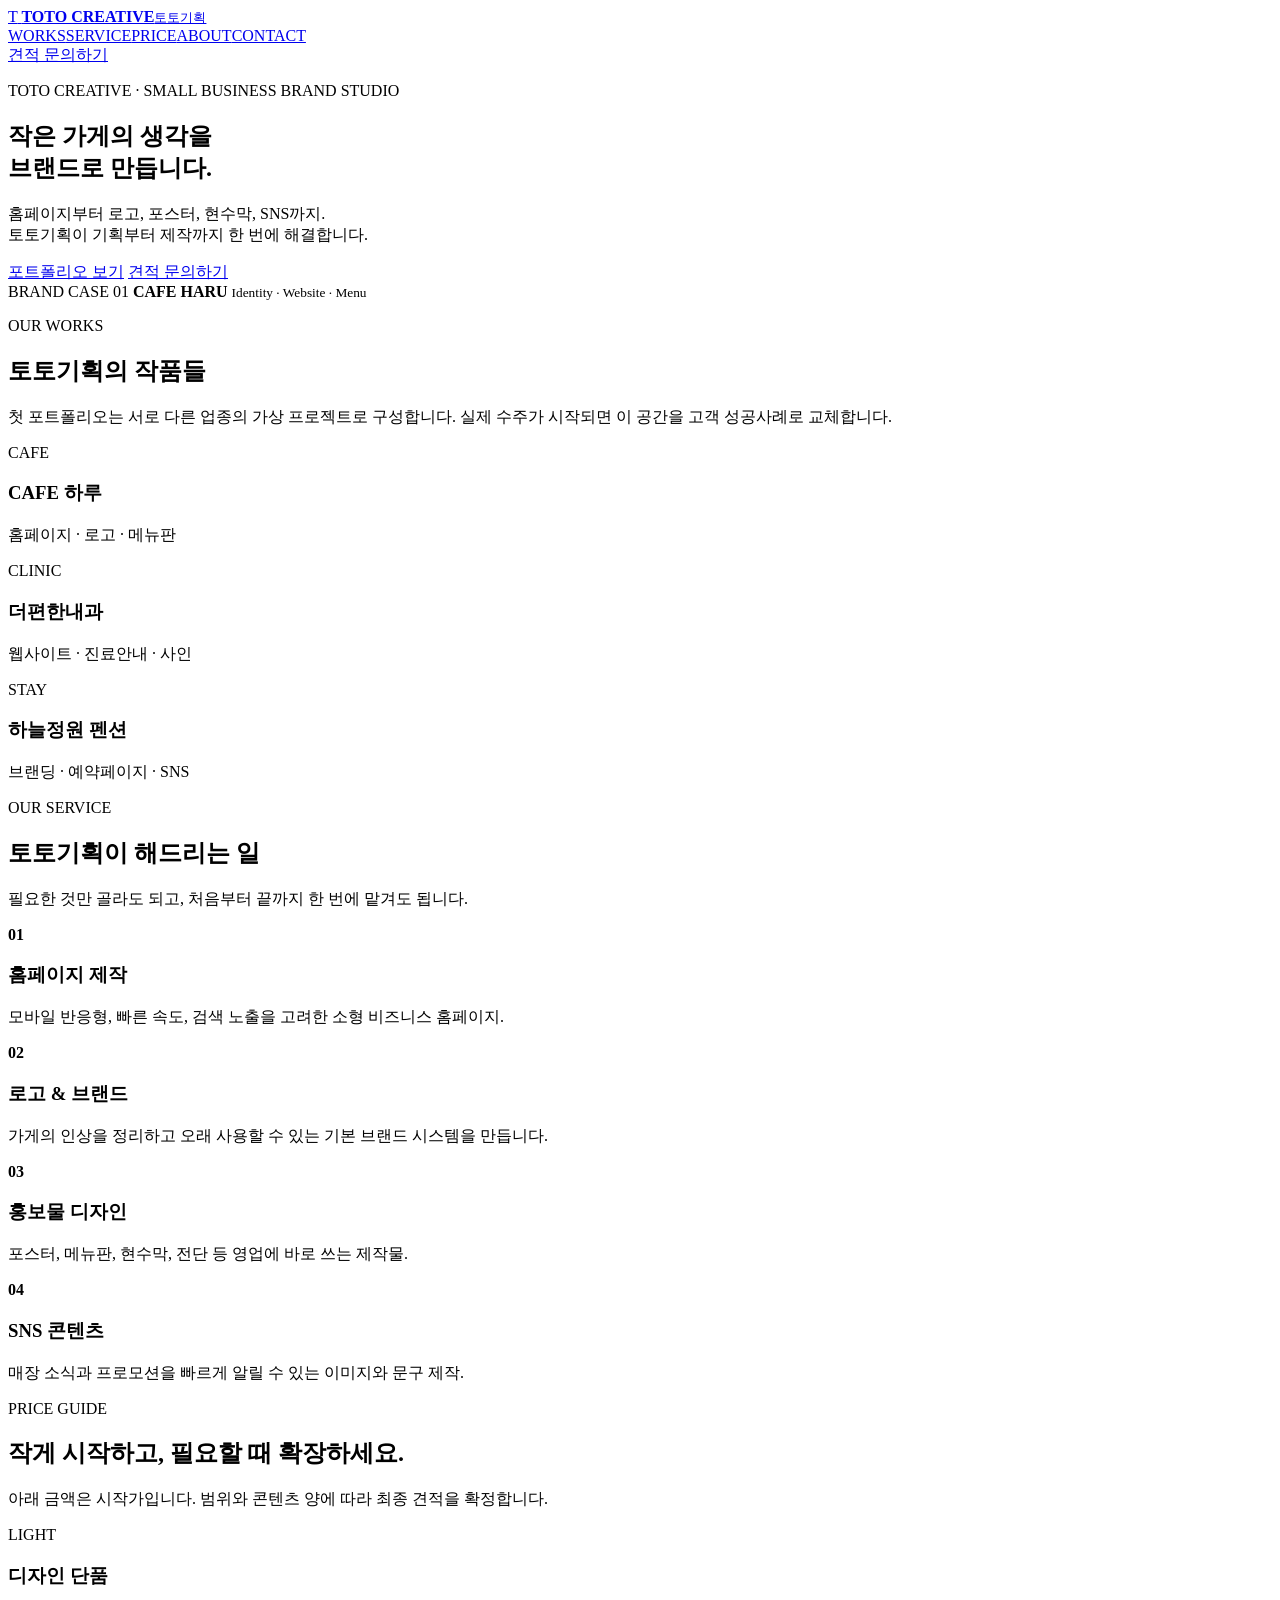
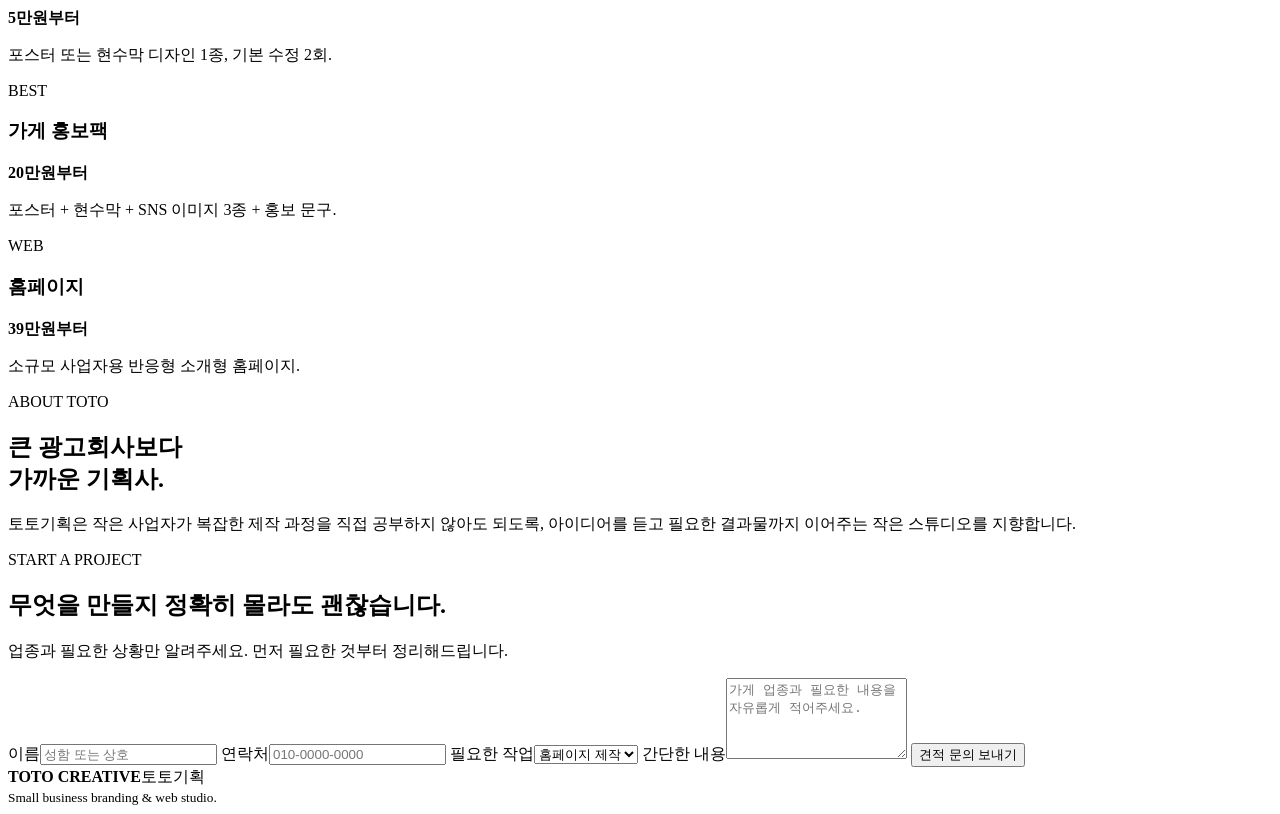
==== index.html @ 10686190 "feat: add TOTO CREATIVE v0.1 landing page" ====
<!doctype html>
<html lang="ko">
<head>
  <meta charset="utf-8" />
  <meta name="viewport" content="width=device-width, initial-scale=1" />
  <title>TOTO CREATIVE | 토토기획</title>
  <meta name="description" content="작은 가게의 생각을 브랜드로 만드는 토토기획. 홈페이지, 브랜드, 홍보물, SNS 디자인." />
  <link rel="stylesheet" href="styles.css" />
</head>
<body>
  <header class="site-header">
    <a class="brand" href="#top" aria-label="TOTO CREATIVE 홈">
      <span class="brand-mark">T</span>
      <span class="brand-copy"><strong>TOTO CREATIVE</strong><small>토토기획</small></span>
    </a>
    <nav class="nav" aria-label="주요 메뉴">
      <a href="#works">WORKS</a><a href="#service">SERVICE</a><a href="#price">PRICE</a><a href="#about">ABOUT</a><a href="#contact">CONTACT</a>
    </nav>
    <a class="header-cta" href="#contact">견적 문의하기</a>
  </header>

  <main id="top">
    <section class="hero">
      <div class="hero-copy">
        <p class="eyebrow">TOTO CREATIVE · SMALL BUSINESS BRAND STUDIO</p>
        <h1>작은 가게의 생각을<br><span>브랜드</span>로 만듭니다.</h1>
        <p class="hero-desc">홈페이지부터 로고, 포스터, 현수막, SNS까지.<br>토토기획이 기획부터 제작까지 한 번에 해결합니다.</p>
        <div class="hero-actions">
          <a class="btn btn-primary" href="#works">포트폴리오 보기</a>
          <a class="btn btn-ghost" href="#contact">견적 문의하기</a>
        </div>
      </div>
      <div class="hero-visual" role="img" aria-label="따뜻한 분위기의 카페 브랜드 예시">
        <div class="visual-card">
          <span>BRAND CASE 01</span>
          <strong>CAFE HARU</strong>
          <small>Identity · Website · Menu</small>
        </div>
      </div>
    </section>

    <section class="section" id="works">
      <div class="section-head">
        <div><p class="eyebrow">OUR WORKS</p><h2>토토기획의 작품들</h2></div>
        <p>첫 포트폴리오는 서로 다른 업종의 가상 프로젝트로 구성합니다. 실제 수주가 시작되면 이 공간을 고객 성공사례로 교체합니다.</p>
      </div>
      <div class="work-grid">
        <article class="work-card cafe"><div class="work-overlay"><span>CAFE</span><h3>CAFE 하루</h3><p>홈페이지 · 로고 · 메뉴판</p></div></article>
        <article class="work-card clinic"><div class="work-overlay"><span>CLINIC</span><h3>더편한내과</h3><p>웹사이트 · 진료안내 · 사인</p></div></article>
        <article class="work-card stay"><div class="work-overlay"><span>STAY</span><h3>하늘정원 펜션</h3><p>브랜딩 · 예약페이지 · SNS</p></div></article>
      </div>
    </section>

    <section class="section service" id="service">
      <div class="section-head"><div><p class="eyebrow">OUR SERVICE</p><h2>토토기획이 해드리는 일</h2></div><p>필요한 것만 골라도 되고, 처음부터 끝까지 한 번에 맡겨도 됩니다.</p></div>
      <div class="service-grid">
        <div class="service-card"><b>01</b><h3>홈페이지 제작</h3><p>모바일 반응형, 빠른 속도, 검색 노출을 고려한 소형 비즈니스 홈페이지.</p></div>
        <div class="service-card"><b>02</b><h3>로고 & 브랜드</h3><p>가게의 인상을 정리하고 오래 사용할 수 있는 기본 브랜드 시스템을 만듭니다.</p></div>
        <div class="service-card"><b>03</b><h3>홍보물 디자인</h3><p>포스터, 메뉴판, 현수막, 전단 등 영업에 바로 쓰는 제작물.</p></div>
        <div class="service-card"><b>04</b><h3>SNS 콘텐츠</h3><p>매장 소식과 프로모션을 빠르게 알릴 수 있는 이미지와 문구 제작.</p></div>
      </div>
    </section>

    <section class="section price" id="price">
      <div class="section-head"><div><p class="eyebrow">PRICE GUIDE</p><h2>작게 시작하고, 필요할 때 확장하세요.</h2></div><p>아래 금액은 시작가입니다. 범위와 콘텐츠 양에 따라 최종 견적을 확정합니다.</p></div>
      <div class="price-grid">
        <div class="price-card"><span>LIGHT</span><h3>디자인 단품</h3><strong>5만원부터</strong><p>포스터 또는 현수막 디자인 1종, 기본 수정 2회.</p></div>
        <div class="price-card featured"><span>BEST</span><h3>가게 홍보팩</h3><strong>20만원부터</strong><p>포스터 + 현수막 + SNS 이미지 3종 + 홍보 문구.</p></div>
        <div class="price-card"><span>WEB</span><h3>홈페이지</h3><strong>39만원부터</strong><p>소규모 사업자용 반응형 소개형 홈페이지.</p></div>
      </div>
    </section>

    <section class="section about" id="about">
      <div><p class="eyebrow">ABOUT TOTO</p><h2>큰 광고회사보다<br>가까운 기획사.</h2></div>
      <p>토토기획은 작은 사업자가 복잡한 제작 과정을 직접 공부하지 않아도 되도록, 아이디어를 듣고 필요한 결과물까지 이어주는 작은 스튜디오를 지향합니다.</p>
    </section>

    <section class="section contact" id="contact">
      <div><p class="eyebrow">START A PROJECT</p><h2>무엇을 만들지 정확히 몰라도 괜찮습니다.</h2><p>업종과 필요한 상황만 알려주세요. 먼저 필요한 것부터 정리해드립니다.</p></div>
      <form class="contact-form" onsubmit="event.preventDefault(); alert('v0.1 데모입니다. 다음 단계에서 실제 문의 전송 기능을 연결합니다.');">
        <label>이름<input type="text" placeholder="성함 또는 상호" required></label>
        <label>연락처<input type="text" placeholder="010-0000-0000" required></label>
        <label>필요한 작업<select><option>홈페이지 제작</option><option>로고/브랜딩</option><option>포스터/현수막</option><option>SNS 콘텐츠</option><option>잘 모르겠어요</option></select></label>
        <label>간단한 내용<textarea rows="5" placeholder="가게 업종과 필요한 내용을 자유롭게 적어주세요."></textarea></label>
        <button class="btn btn-primary" type="submit">견적 문의 보내기</button>
      </form>
    </section>
  </main>

  <footer><div><strong>TOTO CREATIVE</strong><span>토토기획</span></div><small>Small business branding & web studio.</small></footer>
  <script src="script.js"></script>
</body>
</html>
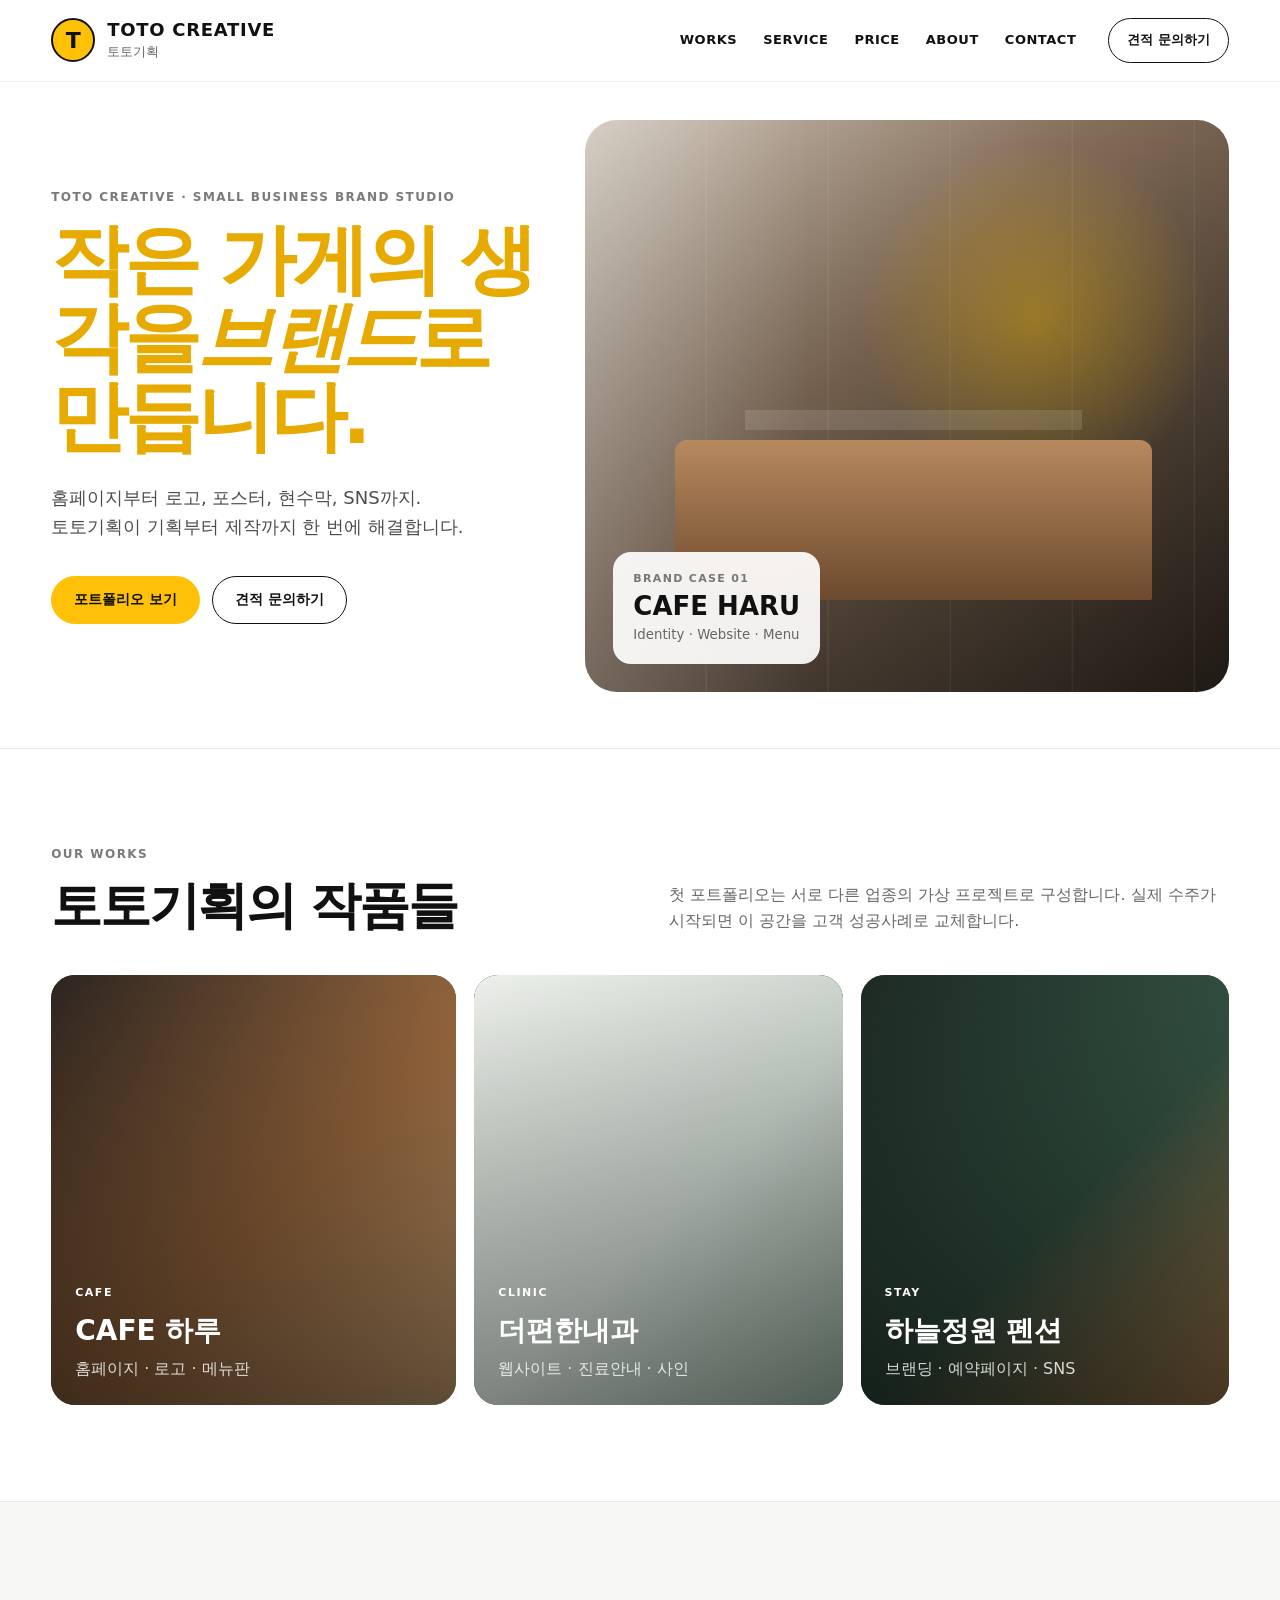
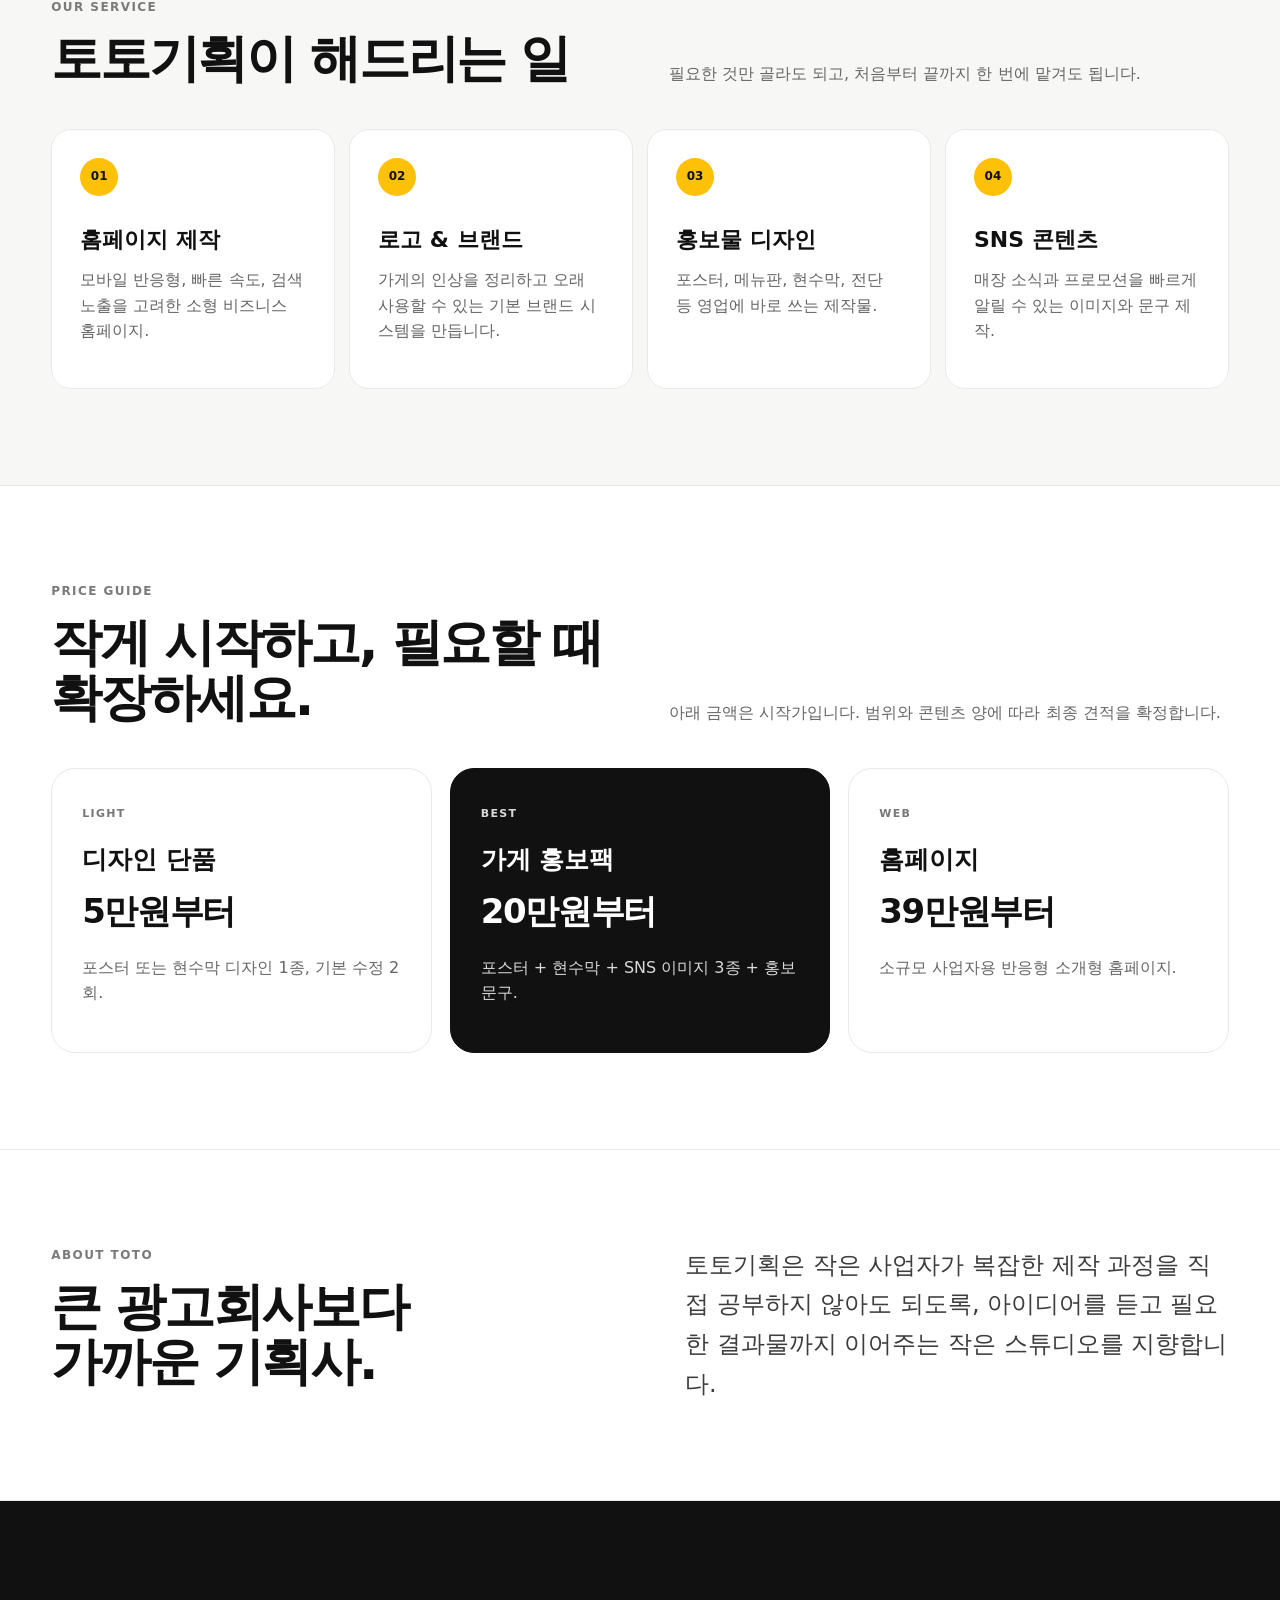
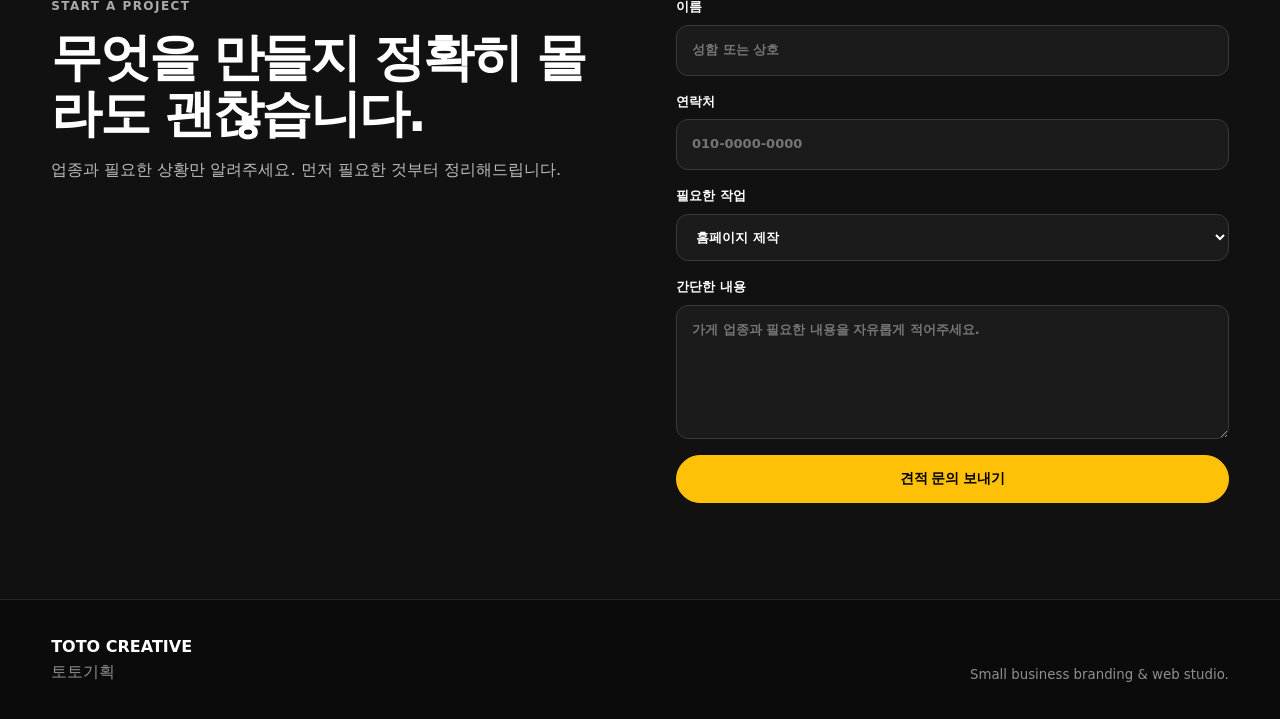
==== commit 327e051e: "fix: refine mobile hero title line breaks" ====
--- a/index.html
+++ b/index.html
@@ -23,7 +23,7 @@
     <section class="hero">
       <div class="hero-copy">
         <p class="eyebrow">TOTO CREATIVE · SMALL BUSINESS BRAND STUDIO</p>
-        <h1>작은 가게의 생각을<br><span>브랜드</span>로 만듭니다.</h1>
+        <h1 class="hero-title"><span class="hero-line">작은 가게의 생각을</span><span class="hero-line"><em>브랜드</em>로 만듭니다.</span></h1>
         <p class="hero-desc">홈페이지부터 로고, 포스터, 현수막, SNS까지.<br>토토기획이 기획부터 제작까지 한 번에 해결합니다.</p>
         <div class="hero-actions">
           <a class="btn btn-primary" href="#works">포트폴리오 보기</a>
--- a/styles.css
+++ b/styles.css
@@ -0,0 +1 @@
+:root{--ink:#111;--muted:#666;--line:#e9e9e9;--paper:#fff;--soft:#f7f7f5;--yellow:#ffc107;--yellow2:#ffcc33;--radius:24px;--max:1440px}*{box-sizing:border-box}html{scroll-behavior:smooth}body{margin:0;font-family:Inter,Pretendard,"Noto Sans KR",system-ui,-apple-system,BlinkMacSystemFont,"Segoe UI",sans-serif;color:var(--ink);background:var(--paper);line-height:1.6}a{color:inherit;text-decoration:none}.site-header{position:sticky;top:0;z-index:20;display:grid;grid-template-columns:1fr auto auto;align-items:center;gap:32px;padding:18px 4vw;background:rgba(255,255,255,.9);backdrop-filter:blur(16px);border-bottom:1px solid rgba(0,0,0,.06)}.brand{display:flex;align-items:center;gap:12px}.brand-mark{display:grid;place-items:center;width:44px;height:44px;border-radius:50%;background:var(--yellow);font-weight:900;font-size:22px;border:2px solid var(--ink)}.brand-copy{display:flex;flex-direction:column;line-height:1.05}.brand-copy strong{font-size:18px;letter-spacing:.04em}.brand-copy small{margin-top:5px;color:var(--muted)}.nav{display:flex;gap:26px;font-size:13px;font-weight:800;letter-spacing:.04em}.nav a{position:relative}.nav a:after{content:"";position:absolute;left:0;right:100%;bottom:-6px;height:2px;background:var(--yellow);transition:.25s}.nav a:hover:after{right:0}.header-cta,.btn{display:inline-flex;align-items:center;justify-content:center;border-radius:999px;font-weight:800;transition:.2s}.header-cta{padding:11px 18px;border:1px solid var(--ink);font-size:13px}.header-cta:hover{background:var(--ink);color:#fff}.hero{min-height:74vh;display:grid;grid-template-columns:1.02fr 1.35fr;max-width:var(--max);margin:0 auto;padding:38px 4vw 56px;gap:48px;align-items:stretch}.hero-copy{display:flex;flex-direction:column;justify-content:center}.eyebrow{margin:0 0 14px;font-size:12px;font-weight:900;letter-spacing:.12em;color:#7a7a7a}.hero h1{font-size:clamp(48px,6vw,96px);line-height:1.02;letter-spacing:-.055em;margin:0 0 28px}.hero h1 span{color:#e7aa00}.hero-desc{font-size:18px;color:#4d4d4d;margin:0 0 34px}.hero-actions{display:flex;gap:12px;flex-wrap:wrap}.btn{min-height:48px;padding:0 22px;border:1px solid var(--ink);font-size:14px;cursor:pointer}.btn-primary{background:var(--yellow);border-color:var(--yellow)}.btn-primary:hover{transform:translateY(-2px);box-shadow:0 10px 26px rgba(0,0,0,.12)}.btn-ghost{background:#fff}.hero-visual{position:relative;min-height:560px;border-radius:32px;overflow:hidden;background:linear-gradient(180deg,rgba(0,0,0,.05),rgba(0,0,0,.35)),radial-gradient(circle at 70% 35%,rgba(255,193,7,.45),transparent 30%),linear-gradient(135deg,#d9d0c3 0%,#8c745e 42%,#2f271f 100%)}.hero-visual:before{content:"";position:absolute;inset:0;background:linear-gradient(90deg,rgba(255,255,255,.18),transparent 35%),repeating-linear-gradient(90deg,transparent 0 120px,rgba(255,255,255,.06) 121px 122px)}.hero-visual:after{content:"";position:absolute;left:14%;right:12%;bottom:16%;height:28%;background:linear-gradient(180deg,#b7895f,#6c4a2d);border-radius:12px 12px 2px 2px;box-shadow:0 -100px 0 -70px rgba(255,255,255,.12),0 -170px 0 -132px rgba(255,255,255,.08)}.visual-card{position:absolute;z-index:2;left:28px;bottom:28px;padding:18px 20px;border-radius:18px;background:rgba(255,255,255,.92);backdrop-filter:blur(10px);display:flex;flex-direction:column}.visual-card span{font-size:11px;font-weight:900;letter-spacing:.12em;color:#777}.visual-card strong{font-size:26px;line-height:1.1;margin:4px 0}.visual-card small{color:#666}.section{max-width:var(--max);margin:0 auto;padding:96px 4vw;border-top:1px solid var(--line)}.section-head{display:grid;grid-template-columns:1fr minmax(280px,560px);gap:48px;align-items:end;margin-bottom:42px}.section h2{font-size:clamp(34px,4vw,64px);line-height:1.08;letter-spacing:-.045em;margin:0}.section-head>p{margin:0;color:#666;font-size:16px}.work-grid{display:grid;grid-template-columns:1.1fr 1fr 1fr;gap:18px}.work-card{height:430px;border-radius:24px;position:relative;overflow:hidden;background:#222}.work-card:before{content:"";position:absolute;inset:0;transition:.4s;transform:scale(1.01)}.work-card:hover:before{transform:scale(1.06)}.work-card.cafe:before{background:linear-gradient(180deg,transparent,rgba(0,0,0,.58)),linear-gradient(135deg,#2b241f,#9c6a3f 55%,#e0b47f)}.work-card.clinic:before{background:linear-gradient(180deg,transparent,rgba(0,0,0,.38)),linear-gradient(135deg,#eef1ec,#c9d2cb 55%,#7f9587)}.work-card.stay:before{background:linear-gradient(180deg,transparent,rgba(0,0,0,.62)),linear-gradient(135deg,#1d2a24,#355444 55%,#bc8d57)}.work-overlay{position:absolute;z-index:2;left:24px;right:24px;bottom:24px;color:#fff}.work-overlay span{font-size:11px;font-weight:900;letter-spacing:.14em}.work-overlay h3{font-size:28px;margin:5px 0 0}.work-overlay p{margin:2px 0 0;opacity:.82}.service{background:var(--soft);max-width:none;padding-left:max(4vw,calc((100vw - var(--max))/2 + 4vw));padding-right:max(4vw,calc((100vw - var(--max))/2 + 4vw))}.service-grid{display:grid;grid-template-columns:repeat(4,1fr);gap:14px}.service-card{background:#fff;border:1px solid var(--line);border-radius:20px;padding:28px;min-height:260px}.service-card b{display:inline-grid;place-items:center;width:38px;height:38px;border-radius:50%;background:var(--yellow);font-size:12px}.service-card h3{font-size:22px;margin:26px 0 10px}.service-card p{color:#666;margin:0}.price-grid{display:grid;grid-template-columns:repeat(3,1fr);gap:18px}.price-card{border:1px solid var(--line);border-radius:24px;padding:30px}.price-card span{font-size:11px;font-weight:900;letter-spacing:.12em;color:#777}.price-card h3{font-size:25px;margin:16px 0 4px}.price-card strong{font-size:34px;letter-spacing:-.04em}.price-card p{color:#666}.price-card.featured{background:var(--ink);color:#fff;border-color:var(--ink);transform:translateY(-10px)}.price-card.featured span,.price-card.featured p{color:#d9d9d9}.about{display:grid;grid-template-columns:1fr 1fr;gap:90px;align-items:start}.about>p{font-size:24px;line-height:1.65;margin:0;color:#3d3d3d}.contact{display:grid;grid-template-columns:1fr 1fr;gap:72px;background:#111;color:#fff;max-width:none;padding-left:max(4vw,calc((100vw - var(--max))/2 + 4vw));padding-right:max(4vw,calc((100vw - var(--max))/2 + 4vw))}.contact .eyebrow{color:#aaa}.contact>div>p:last-child{color:#bbb}.contact-form{display:grid;gap:16px}.contact-form label{display:grid;gap:7px;font-size:13px;font-weight:700}.contact-form input,.contact-form select,.contact-form textarea{width:100%;border:1px solid #393939;background:#1b1b1b;color:#fff;border-radius:12px;padding:14px 15px;font:inherit}.contact-form textarea{resize:vertical}footer{display:flex;justify-content:space-between;align-items:end;gap:20px;padding:34px 4vw;background:#0b0b0b;color:#fff;border-top:1px solid #262626}footer div{display:flex;flex-direction:column}footer span,footer small{color:#8f8f8f}.reveal{opacity:0;transform:translateY(24px);transition:.7s ease}.reveal.show{opacity:1;transform:none}@media(max-width:980px){.site-header{grid-template-columns:1fr auto}.nav{display:none}.hero{grid-template-columns:1fr;min-height:auto;padding-top:54px}.hero-visual{min-height:440px}.work-grid{grid-template-columns:1fr 1fr}.work-card:first-child{grid-column:1/-1}.service-grid{grid-template-columns:1fr 1fr}.price-grid{grid-template-columns:1fr}.price-card.featured{transform:none}.section-head,.about,.contact{grid-template-columns:1fr;gap:30px}}@media(max-width:640px){.site-header{padding:13px 18px}.brand-copy strong{font-size:15px}.brand-copy small{font-size:11px}.header-cta{display:none}.hero{padding:34px 20px 44px;gap:26px}.hero h1{font-size:50px}.hero-desc{font-size:16px}.hero-visual{min-height:360px;border-radius:22px}.section{padding:70px 20px}.work-grid,.service-grid{grid-template-columns:1fr}.work-card:first-child{grid-column:auto}.work-card{height:340px}.service,.contact{padding-left:20px;padding-right:20px}.section h2{font-size:40px}.about>p{font-size:20px}footer{padding:28px 20px;align-items:start;flex-direction:column}}
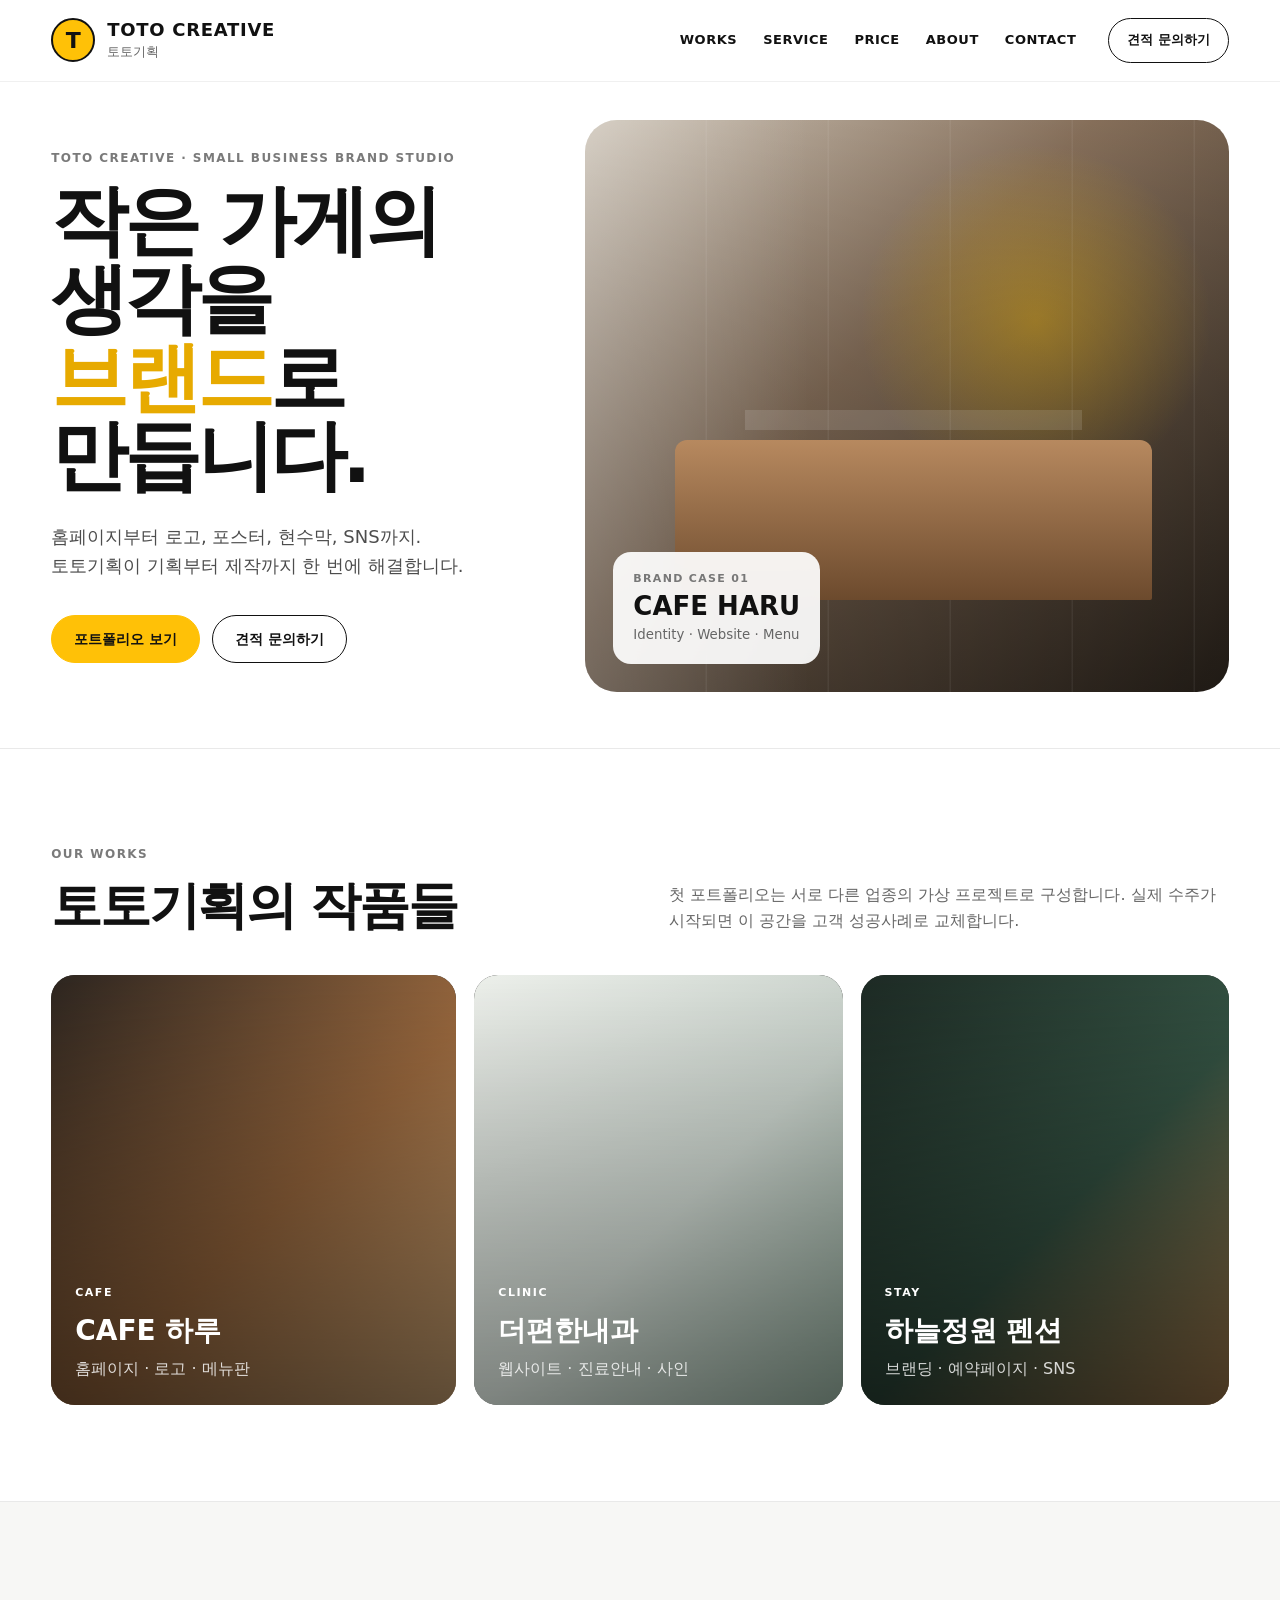
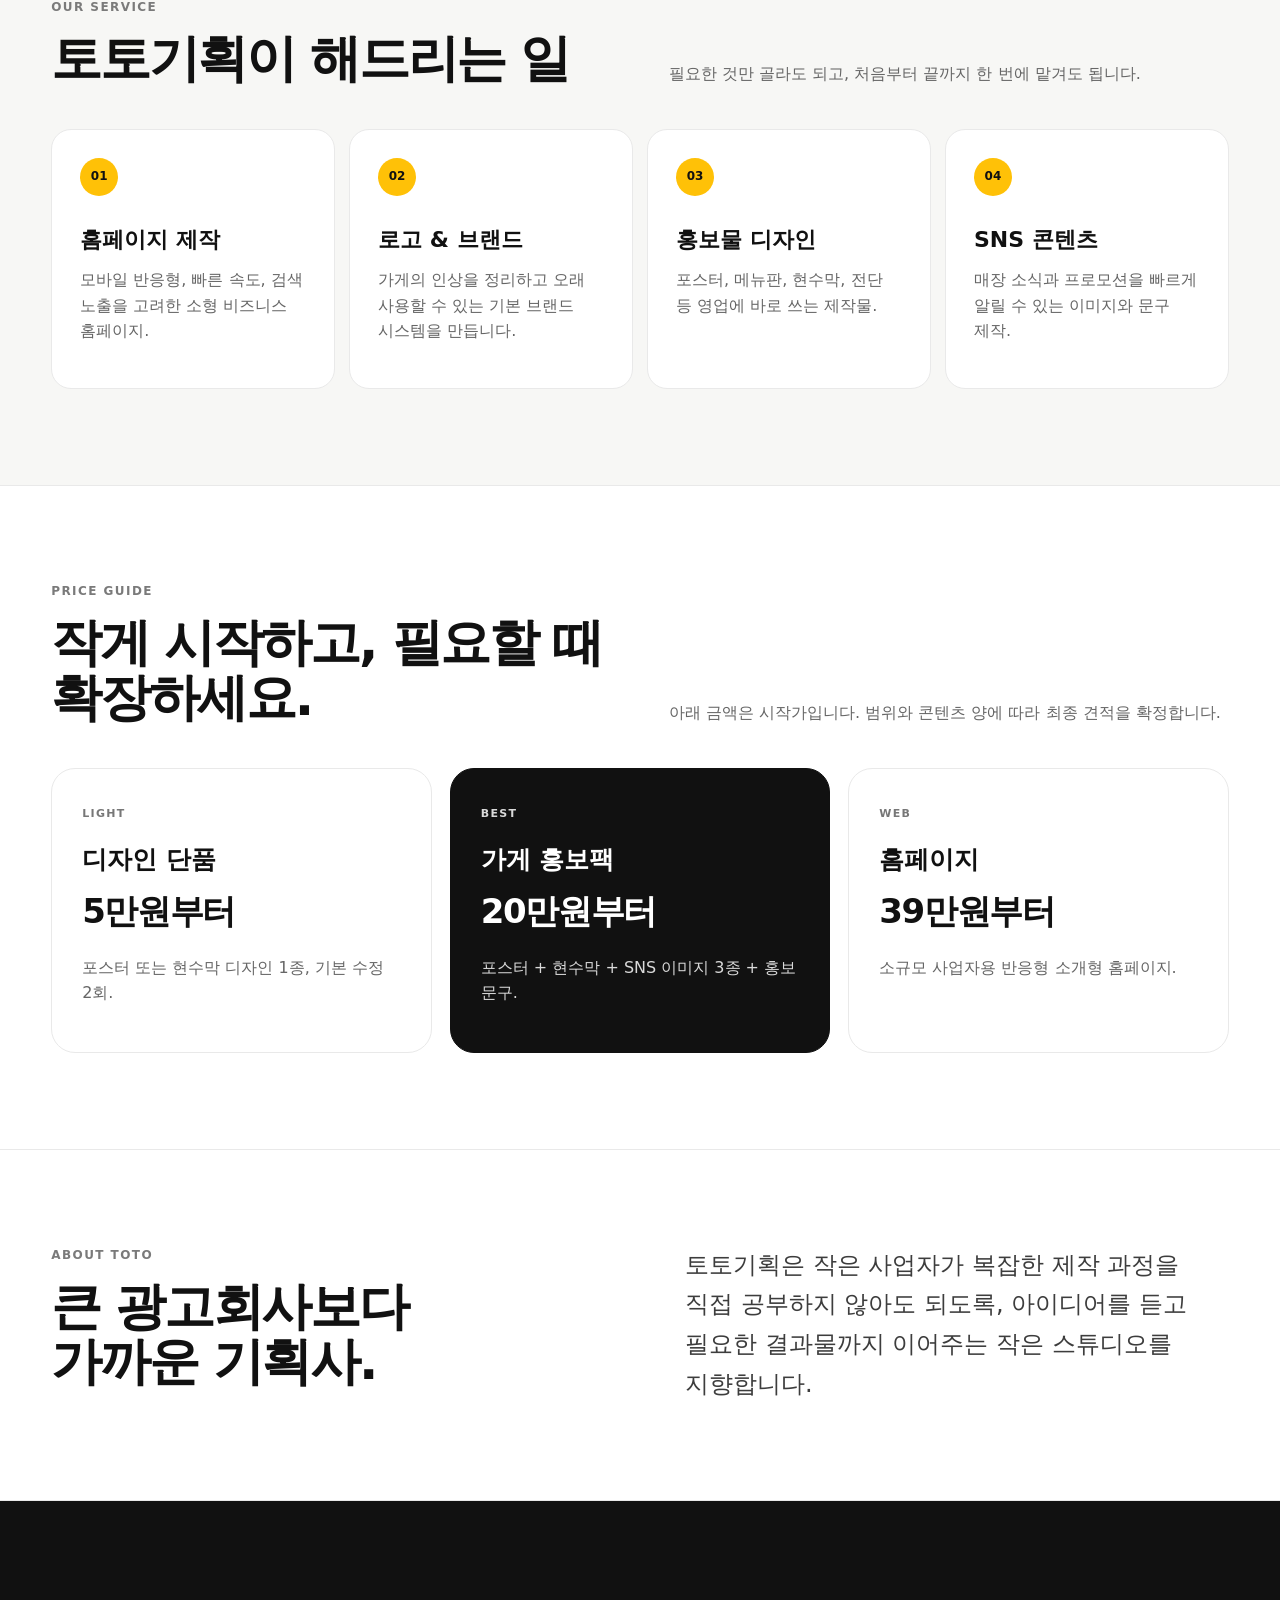
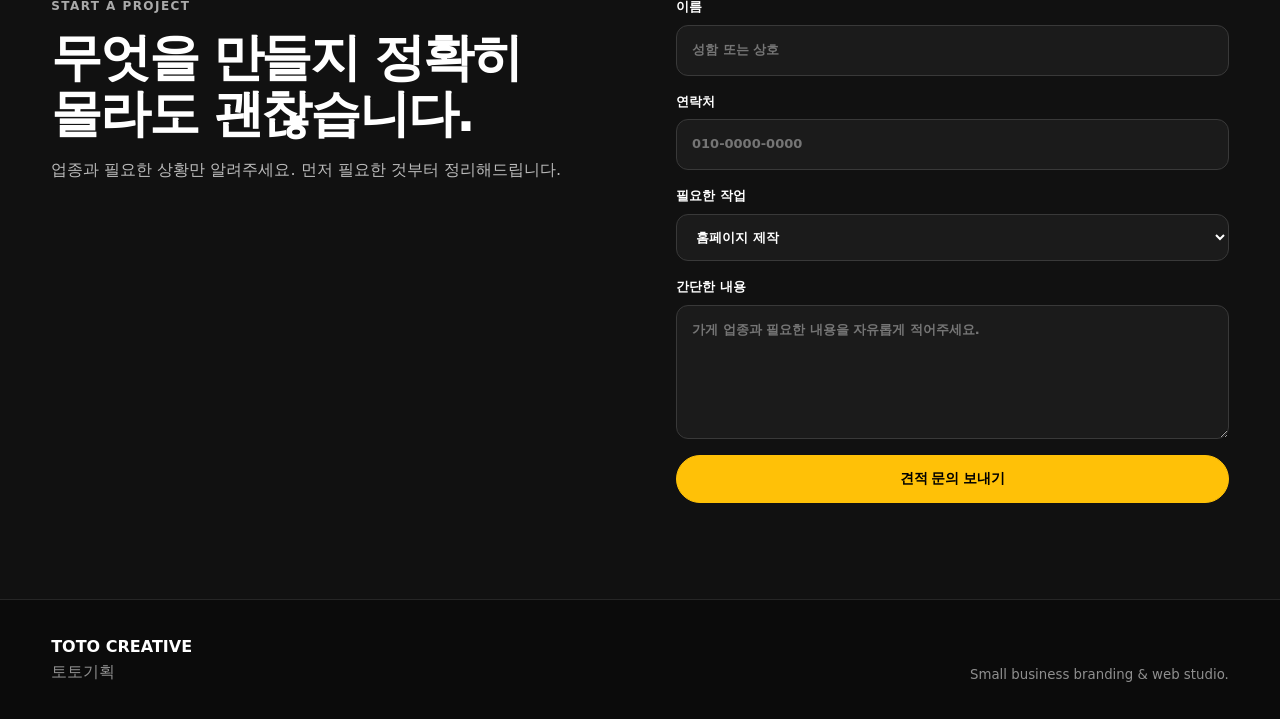
==== commit c768018c: "fix: keep-all Korean line breaks, add mobile nav menu - Global word-break:keep-all/overflow-wrap:bre" ====
--- a/index.html
+++ b/index.html
@@ -17,7 +17,14 @@
       <a href="#works">WORKS</a><a href="#service">SERVICE</a><a href="#price">PRICE</a><a href="#about">ABOUT</a><a href="#contact">CONTACT</a>
     </nav>
     <a class="header-cta" href="#contact">견적 문의하기</a>
+    <button class="nav-toggle" type="button" aria-label="메뉴 열기" aria-expanded="false" aria-controls="mobile-nav">
+      <span></span><span></span><span></span>
+    </button>
   </header>
+  <nav id="mobile-nav" class="mobile-nav" aria-label="모바일 메뉴">
+    <a href="#works">WORKS</a><a href="#service">SERVICE</a><a href="#price">PRICE</a><a href="#about">ABOUT</a><a href="#contact">CONTACT</a>
+    <a class="btn btn-primary" href="#contact">견적 문의하기</a>
+  </nav>
 
   <main id="top">
     <section class="hero">
--- a/styles.css
+++ b/styles.css
@@ -1 +1 @@
-:root{--ink:#111;--muted:#666;--line:#e9e9e9;--paper:#fff;--soft:#f7f7f5;--yellow:#ffc107;--yellow2:#ffcc33;--radius:24px;--max:1440px}*{box-sizing:border-box}html{scroll-behavior:smooth}body{margin:0;font-family:Inter,Pretendard,"Noto Sans KR",system-ui,-apple-system,BlinkMacSystemFont,"Segoe UI",sans-serif;color:var(--ink);background:var(--paper);line-height:1.6}a{color:inherit;text-decoration:none}.site-header{position:sticky;top:0;z-index:20;display:grid;grid-template-columns:1fr auto auto;align-items:center;gap:32px;padding:18px 4vw;background:rgba(255,255,255,.9);backdrop-filter:blur(16px);border-bottom:1px solid rgba(0,0,0,.06)}.brand{display:flex;align-items:center;gap:12px}.brand-mark{display:grid;place-items:center;width:44px;height:44px;border-radius:50%;background:var(--yellow);font-weight:900;font-size:22px;border:2px solid var(--ink)}.brand-copy{display:flex;flex-direction:column;line-height:1.05}.brand-copy strong{font-size:18px;letter-spacing:.04em}.brand-copy small{margin-top:5px;color:var(--muted)}.nav{display:flex;gap:26px;font-size:13px;font-weight:800;letter-spacing:.04em}.nav a{position:relative}.nav a:after{content:"";position:absolute;left:0;right:100%;bottom:-6px;height:2px;background:var(--yellow);transition:.25s}.nav a:hover:after{right:0}.header-cta,.btn{display:inline-flex;align-items:center;justify-content:center;border-radius:999px;font-weight:800;transition:.2s}.header-cta{padding:11px 18px;border:1px solid var(--ink);font-size:13px}.header-cta:hover{background:var(--ink);color:#fff}.hero{min-height:74vh;display:grid;grid-template-columns:1.02fr 1.35fr;max-width:var(--max);margin:0 auto;padding:38px 4vw 56px;gap:48px;align-items:stretch}.hero-copy{display:flex;flex-direction:column;justify-content:center}.eyebrow{margin:0 0 14px;font-size:12px;font-weight:900;letter-spacing:.12em;color:#7a7a7a}.hero h1{font-size:clamp(48px,6vw,96px);line-height:1.02;letter-spacing:-.055em;margin:0 0 28px}.hero h1 span{color:#e7aa00}.hero-desc{font-size:18px;color:#4d4d4d;margin:0 0 34px}.hero-actions{display:flex;gap:12px;flex-wrap:wrap}.btn{min-height:48px;padding:0 22px;border:1px solid var(--ink);font-size:14px;cursor:pointer}.btn-primary{background:var(--yellow);border-color:var(--yellow)}.btn-primary:hover{transform:translateY(-2px);box-shadow:0 10px 26px rgba(0,0,0,.12)}.btn-ghost{background:#fff}.hero-visual{position:relative;min-height:560px;border-radius:32px;overflow:hidden;background:linear-gradient(180deg,rgba(0,0,0,.05),rgba(0,0,0,.35)),radial-gradient(circle at 70% 35%,rgba(255,193,7,.45),transparent 30%),linear-gradient(135deg,#d9d0c3 0%,#8c745e 42%,#2f271f 100%)}.hero-visual:before{content:"";position:absolute;inset:0;background:linear-gradient(90deg,rgba(255,255,255,.18),transparent 35%),repeating-linear-gradient(90deg,transparent 0 120px,rgba(255,255,255,.06) 121px 122px)}.hero-visual:after{content:"";position:absolute;left:14%;right:12%;bottom:16%;height:28%;background:linear-gradient(180deg,#b7895f,#6c4a2d);border-radius:12px 12px 2px 2px;box-shadow:0 -100px 0 -70px rgba(255,255,255,.12),0 -170px 0 -132px rgba(255,255,255,.08)}.visual-card{position:absolute;z-index:2;left:28px;bottom:28px;padding:18px 20px;border-radius:18px;background:rgba(255,255,255,.92);backdrop-filter:blur(10px);display:flex;flex-direction:column}.visual-card span{font-size:11px;font-weight:900;letter-spacing:.12em;color:#777}.visual-card strong{font-size:26px;line-height:1.1;margin:4px 0}.visual-card small{color:#666}.section{max-width:var(--max);margin:0 auto;padding:96px 4vw;border-top:1px solid var(--line)}.section-head{display:grid;grid-template-columns:1fr minmax(280px,560px);gap:48px;align-items:end;margin-bottom:42px}.section h2{font-size:clamp(34px,4vw,64px);line-height:1.08;letter-spacing:-.045em;margin:0}.section-head>p{margin:0;color:#666;font-size:16px}.work-grid{display:grid;grid-template-columns:1.1fr 1fr 1fr;gap:18px}.work-card{height:430px;border-radius:24px;position:relative;overflow:hidden;background:#222}.work-card:before{content:"";position:absolute;inset:0;transition:.4s;transform:scale(1.01)}.work-card:hover:before{transform:scale(1.06)}.work-card.cafe:before{background:linear-gradient(180deg,transparent,rgba(0,0,0,.58)),linear-gradient(135deg,#2b241f,#9c6a3f 55%,#e0b47f)}.work-card.clinic:before{background:linear-gradient(180deg,transparent,rgba(0,0,0,.38)),linear-gradient(135deg,#eef1ec,#c9d2cb 55%,#7f9587)}.work-card.stay:before{background:linear-gradient(180deg,transparent,rgba(0,0,0,.62)),linear-gradient(135deg,#1d2a24,#355444 55%,#bc8d57)}.work-overlay{position:absolute;z-index:2;left:24px;right:24px;bottom:24px;color:#fff}.work-overlay span{font-size:11px;font-weight:900;letter-spacing:.14em}.work-overlay h3{font-size:28px;margin:5px 0 0}.work-overlay p{margin:2px 0 0;opacity:.82}.service{background:var(--soft);max-width:none;padding-left:max(4vw,calc((100vw - var(--max))/2 + 4vw));padding-right:max(4vw,calc((100vw - var(--max))/2 + 4vw))}.service-grid{display:grid;grid-template-columns:repeat(4,1fr);gap:14px}.service-card{background:#fff;border:1px solid var(--line);border-radius:20px;padding:28px;min-height:260px}.service-card b{display:inline-grid;place-items:center;width:38px;height:38px;border-radius:50%;background:var(--yellow);font-size:12px}.service-card h3{font-size:22px;margin:26px 0 10px}.service-card p{color:#666;margin:0}.price-grid{display:grid;grid-template-columns:repeat(3,1fr);gap:18px}.price-card{border:1px solid var(--line);border-radius:24px;padding:30px}.price-card span{font-size:11px;font-weight:900;letter-spacing:.12em;color:#777}.price-card h3{font-size:25px;margin:16px 0 4px}.price-card strong{font-size:34px;letter-spacing:-.04em}.price-card p{color:#666}.price-card.featured{background:var(--ink);color:#fff;border-color:var(--ink);transform:translateY(-10px)}.price-card.featured span,.price-card.featured p{color:#d9d9d9}.about{display:grid;grid-template-columns:1fr 1fr;gap:90px;align-items:start}.about>p{font-size:24px;line-height:1.65;margin:0;color:#3d3d3d}.contact{display:grid;grid-template-columns:1fr 1fr;gap:72px;background:#111;color:#fff;max-width:none;padding-left:max(4vw,calc((100vw - var(--max))/2 + 4vw));padding-right:max(4vw,calc((100vw - var(--max))/2 + 4vw))}.contact .eyebrow{color:#aaa}.contact>div>p:last-child{color:#bbb}.contact-form{display:grid;gap:16px}.contact-form label{display:grid;gap:7px;font-size:13px;font-weight:700}.contact-form input,.contact-form select,.contact-form textarea{width:100%;border:1px solid #393939;background:#1b1b1b;color:#fff;border-radius:12px;padding:14px 15px;font:inherit}.contact-form textarea{resize:vertical}footer{display:flex;justify-content:space-between;align-items:end;gap:20px;padding:34px 4vw;background:#0b0b0b;color:#fff;border-top:1px solid #262626}footer div{display:flex;flex-direction:column}footer span,footer small{color:#8f8f8f}.reveal{opacity:0;transform:translateY(24px);transition:.7s ease}.reveal.show{opacity:1;transform:none}@media(max-width:980px){.site-header{grid-template-columns:1fr auto}.nav{display:none}.hero{grid-template-columns:1fr;min-height:auto;padding-top:54px}.hero-visual{min-height:440px}.work-grid{grid-template-columns:1fr 1fr}.work-card:first-child{grid-column:1/-1}.service-grid{grid-template-columns:1fr 1fr}.price-grid{grid-template-columns:1fr}.price-card.featured{transform:none}.section-head,.about,.contact{grid-template-columns:1fr;gap:30px}}@media(max-width:640px){.site-header{padding:13px 18px}.brand-copy strong{font-size:15px}.brand-copy small{font-size:11px}.header-cta{display:none}.hero{padding:34px 20px 44px;gap:26px}.hero h1{font-size:50px}.hero-desc{font-size:16px}.hero-visual{min-height:360px;border-radius:22px}.section{padding:70px 20px}.work-grid,.service-grid{grid-template-columns:1fr}.work-card:first-child{grid-column:auto}.work-card{height:340px}.service,.contact{padding-left:20px;padding-right:20px}.section h2{font-size:40px}.about>p{font-size:20px}footer{padding:28px 20px;align-items:start;flex-direction:column}}+:root{--ink:#111;--muted:#666;--line:#e9e9e9;--paper:#fff;--soft:#f7f7f5;--yellow:#ffc107;--yellow2:#ffcc33;--radius:24px;--max:1440px}*{box-sizing:border-box}html{scroll-behavior:smooth}body{margin:0;font-family:Inter,Pretendard,"Noto Sans KR",system-ui,-apple-system,BlinkMacSystemFont,"Segoe UI",sans-serif;color:var(--ink);background:var(--paper);line-height:1.6;word-break:keep-all;overflow-wrap:break-word}a{color:inherit;text-decoration:none}.site-header{position:sticky;top:0;z-index:20;display:grid;grid-template-columns:1fr auto auto;align-items:center;gap:32px;padding:18px 4vw;background:rgba(255,255,255,.9);backdrop-filter:blur(16px);border-bottom:1px solid rgba(0,0,0,.06)}.brand{display:flex;align-items:center;gap:12px}.brand-mark{display:grid;place-items:center;width:44px;height:44px;border-radius:50%;background:var(--yellow);font-weight:900;font-size:22px;border:2px solid var(--ink)}.brand-copy{display:flex;flex-direction:column;line-height:1.05}.brand-copy strong{font-size:18px;letter-spacing:.04em}.brand-copy small{margin-top:5px;color:var(--muted)}.nav{display:flex;gap:26px;font-size:13px;font-weight:800;letter-spacing:.04em}.nav a{position:relative}.nav a:after{content:"";position:absolute;left:0;right:100%;bottom:-6px;height:2px;background:var(--yellow);transition:.25s}.nav a:hover:after{right:0}.header-cta,.btn{display:inline-flex;align-items:center;justify-content:center;border-radius:999px;font-weight:800;transition:.2s}.header-cta{padding:11px 18px;border:1px solid var(--ink);font-size:13px}.header-cta:hover{background:var(--ink);color:#fff}.hero{min-height:74vh;display:grid;grid-template-columns:1.02fr 1.35fr;max-width:var(--max);margin:0 auto;padding:38px 4vw 56px;gap:48px;align-items:stretch}.hero-copy{display:flex;flex-direction:column;justify-content:center}.eyebrow{margin:0 0 14px;font-size:12px;font-weight:900;letter-spacing:.12em;color:#7a7a7a}.hero h1{font-size:clamp(48px,6vw,96px);line-height:1.02;letter-spacing:-.055em;margin:0 0 28px}.hero-line{display:block;color:inherit}.hero h1 em{color:#e7aa00;font-style:normal}.hero-desc{font-size:18px;color:#4d4d4d;margin:0 0 34px}.hero-actions{display:flex;gap:12px;flex-wrap:wrap}.btn{min-height:48px;padding:0 22px;border:1px solid var(--ink);font-size:14px;cursor:pointer}.btn-primary{background:var(--yellow);border-color:var(--yellow)}.btn-primary:hover{transform:translateY(-2px);box-shadow:0 10px 26px rgba(0,0,0,.12)}.btn-ghost{background:#fff}.hero-visual{position:relative;min-height:560px;border-radius:32px;overflow:hidden;background:linear-gradient(180deg,rgba(0,0,0,.05),rgba(0,0,0,.35)),radial-gradient(circle at 70% 35%,rgba(255,193,7,.45),transparent 30%),linear-gradient(135deg,#d9d0c3 0%,#8c745e 42%,#2f271f 100%)}.hero-visual:before{content:"";position:absolute;inset:0;background:linear-gradient(90deg,rgba(255,255,255,.18),transparent 35%),repeating-linear-gradient(90deg,transparent 0 120px,rgba(255,255,255,.06) 121px 122px)}.hero-visual:after{content:"";position:absolute;left:14%;right:12%;bottom:16%;height:28%;background:linear-gradient(180deg,#b7895f,#6c4a2d);border-radius:12px 12px 2px 2px;box-shadow:0 -100px 0 -70px rgba(255,255,255,.12),0 -170px 0 -132px rgba(255,255,255,.08)}.visual-card{position:absolute;z-index:2;left:28px;bottom:28px;padding:18px 20px;border-radius:18px;background:rgba(255,255,255,.92);backdrop-filter:blur(10px);display:flex;flex-direction:column}.visual-card span{font-size:11px;font-weight:900;letter-spacing:.12em;color:#777}.visual-card strong{font-size:26px;line-height:1.1;margin:4px 0}.visual-card small{color:#666}.section{max-width:var(--max);margin:0 auto;padding:96px 4vw;border-top:1px solid var(--line)}.section-head{display:grid;grid-template-columns:1fr minmax(280px,560px);gap:48px;align-items:end;margin-bottom:42px}.section h2{font-size:clamp(34px,4vw,64px);line-height:1.08;letter-spacing:-.045em;margin:0}.section-head>p{margin:0;color:#666;font-size:16px}.work-grid{display:grid;grid-template-columns:1.1fr 1fr 1fr;gap:18px}.work-card{height:430px;border-radius:24px;position:relative;overflow:hidden;background:#222}.work-card:before{content:"";position:absolute;inset:0;transition:.4s;transform:scale(1.01)}.work-card:hover:before{transform:scale(1.06)}.work-card.cafe:before{background:linear-gradient(180deg,transparent,rgba(0,0,0,.58)),linear-gradient(135deg,#2b241f,#9c6a3f 55%,#e0b47f)}.work-card.clinic:before{background:linear-gradient(180deg,transparent,rgba(0,0,0,.38)),linear-gradient(135deg,#eef1ec,#c9d2cb 55%,#7f9587)}.work-card.stay:before{background:linear-gradient(180deg,transparent,rgba(0,0,0,.62)),linear-gradient(135deg,#1d2a24,#355444 55%,#bc8d57)}.work-overlay{position:absolute;z-index:2;left:24px;right:24px;bottom:24px;color:#fff}.work-overlay span{font-size:11px;font-weight:900;letter-spacing:.14em}.work-overlay h3{font-size:28px;margin:5px 0 0}.work-overlay p{margin:2px 0 0;opacity:.82}.service{background:var(--soft);max-width:none;padding-left:max(4vw,calc((100vw - var(--max))/2 + 4vw));padding-right:max(4vw,calc((100vw - var(--max))/2 + 4vw))}.service-grid{display:grid;grid-template-columns:repeat(4,1fr);gap:14px}.service-card{background:#fff;border:1px solid var(--line);border-radius:20px;padding:28px;min-height:260px}.service-card b{display:inline-grid;place-items:center;width:38px;height:38px;border-radius:50%;background:var(--yellow);font-size:12px}.service-card h3{font-size:22px;margin:26px 0 10px}.service-card p{color:#666;margin:0}.price-grid{display:grid;grid-template-columns:repeat(3,1fr);gap:18px}.price-card{border:1px solid var(--line);border-radius:24px;padding:30px}.price-card span{font-size:11px;font-weight:900;letter-spacing:.12em;color:#777}.price-card h3{font-size:25px;margin:16px 0 4px}.price-card strong{font-size:34px;letter-spacing:-.04em}.price-card p{color:#666}.price-card.featured{background:var(--ink);color:#fff;border-color:var(--ink);transform:translateY(-10px)}.price-card.featured span,.price-card.featured p{color:#d9d9d9}.about{display:grid;grid-template-columns:1fr 1fr;gap:90px;align-items:start}.about>p{font-size:24px;line-height:1.65;margin:0;color:#3d3d3d}.contact{display:grid;grid-template-columns:1fr 1fr;gap:72px;background:#111;color:#fff;max-width:none;padding-left:max(4vw,calc((100vw - var(--max))/2 + 4vw));padding-right:max(4vw,calc((100vw - var(--max))/2 + 4vw))}.contact .eyebrow{color:#aaa}.contact>div>p:last-child{color:#bbb}.contact-form{display:grid;gap:16px}.contact-form label{display:grid;gap:7px;font-size:13px;font-weight:700}.contact-form input,.contact-form select,.contact-form textarea{width:100%;border:1px solid #393939;background:#1b1b1b;color:#fff;border-radius:12px;padding:14px 15px;font:inherit}.contact-form textarea{resize:vertical}footer{display:flex;justify-content:space-between;align-items:end;gap:20px;padding:34px 4vw;background:#0b0b0b;color:#fff;border-top:1px solid #262626}footer div{display:flex;flex-direction:column}footer span,footer small{color:#8f8f8f}.reveal{opacity:0;transform:translateY(24px);transition:.7s ease}.reveal.show{opacity:1;transform:none}.nav-toggle{display:none;width:40px;height:40px;border:1px solid var(--ink);border-radius:50%;background:#fff;padding:0;cursor:pointer;flex-direction:column;align-items:center;justify-content:center;gap:5px}.nav-toggle span{display:block;width:16px;height:2px;background:var(--ink);transition:.25s}.nav-toggle.open span:nth-child(1){transform:translateY(7px) rotate(45deg)}.nav-toggle.open span:nth-child(2){opacity:0}.nav-toggle.open span:nth-child(3){transform:translateY(-7px) rotate(-45deg)}.mobile-nav{display:none;position:sticky;top:81px;z-index:19;flex-direction:column;background:#fff;border-bottom:1px solid var(--line);padding:8px 4vw 18px}.mobile-nav.open{display:flex}.mobile-nav a{padding:14px 4px;font-size:15px;font-weight:800;letter-spacing:.02em;border-bottom:1px solid var(--line)}.mobile-nav .btn{margin-top:16px}@media(max-width:980px){.site-header{grid-template-columns:1fr auto}.nav,.header-cta{display:none}.nav-toggle{display:flex}.hero{grid-template-columns:1fr;min-height:auto;padding-top:54px}.hero-visual{min-height:440px}.work-grid{grid-template-columns:1fr 1fr}.work-card:first-child{grid-column:1/-1}.service-grid{grid-template-columns:1fr 1fr}.price-grid{grid-template-columns:1fr}.price-card.featured{transform:none}.section-head,.about,.contact{grid-template-columns:1fr;gap:30px}}@media(max-width:640px){.site-header{padding:13px 18px}.mobile-nav{top:67px;padding:8px 18px 18px}.brand-copy strong{font-size:15px}.brand-copy small{font-size:11px}.hero{padding:34px 20px 44px;gap:26px}.hero h1{font-size:40px;line-height:1.02;letter-spacing:-.055em}.hero-desc{font-size:16px}.hero-visual{min-height:360px;border-radius:22px}.section{padding:70px 20px}.work-grid,.service-grid{grid-template-columns:1fr}.work-card:first-child{grid-column:auto}.work-card{height:340px}.service,.contact{padding-left:20px;padding-right:20px}.section h2{font-size:40px}.about>p{font-size:20px}footer{padding:28px 20px;align-items:start;flex-direction:column}}
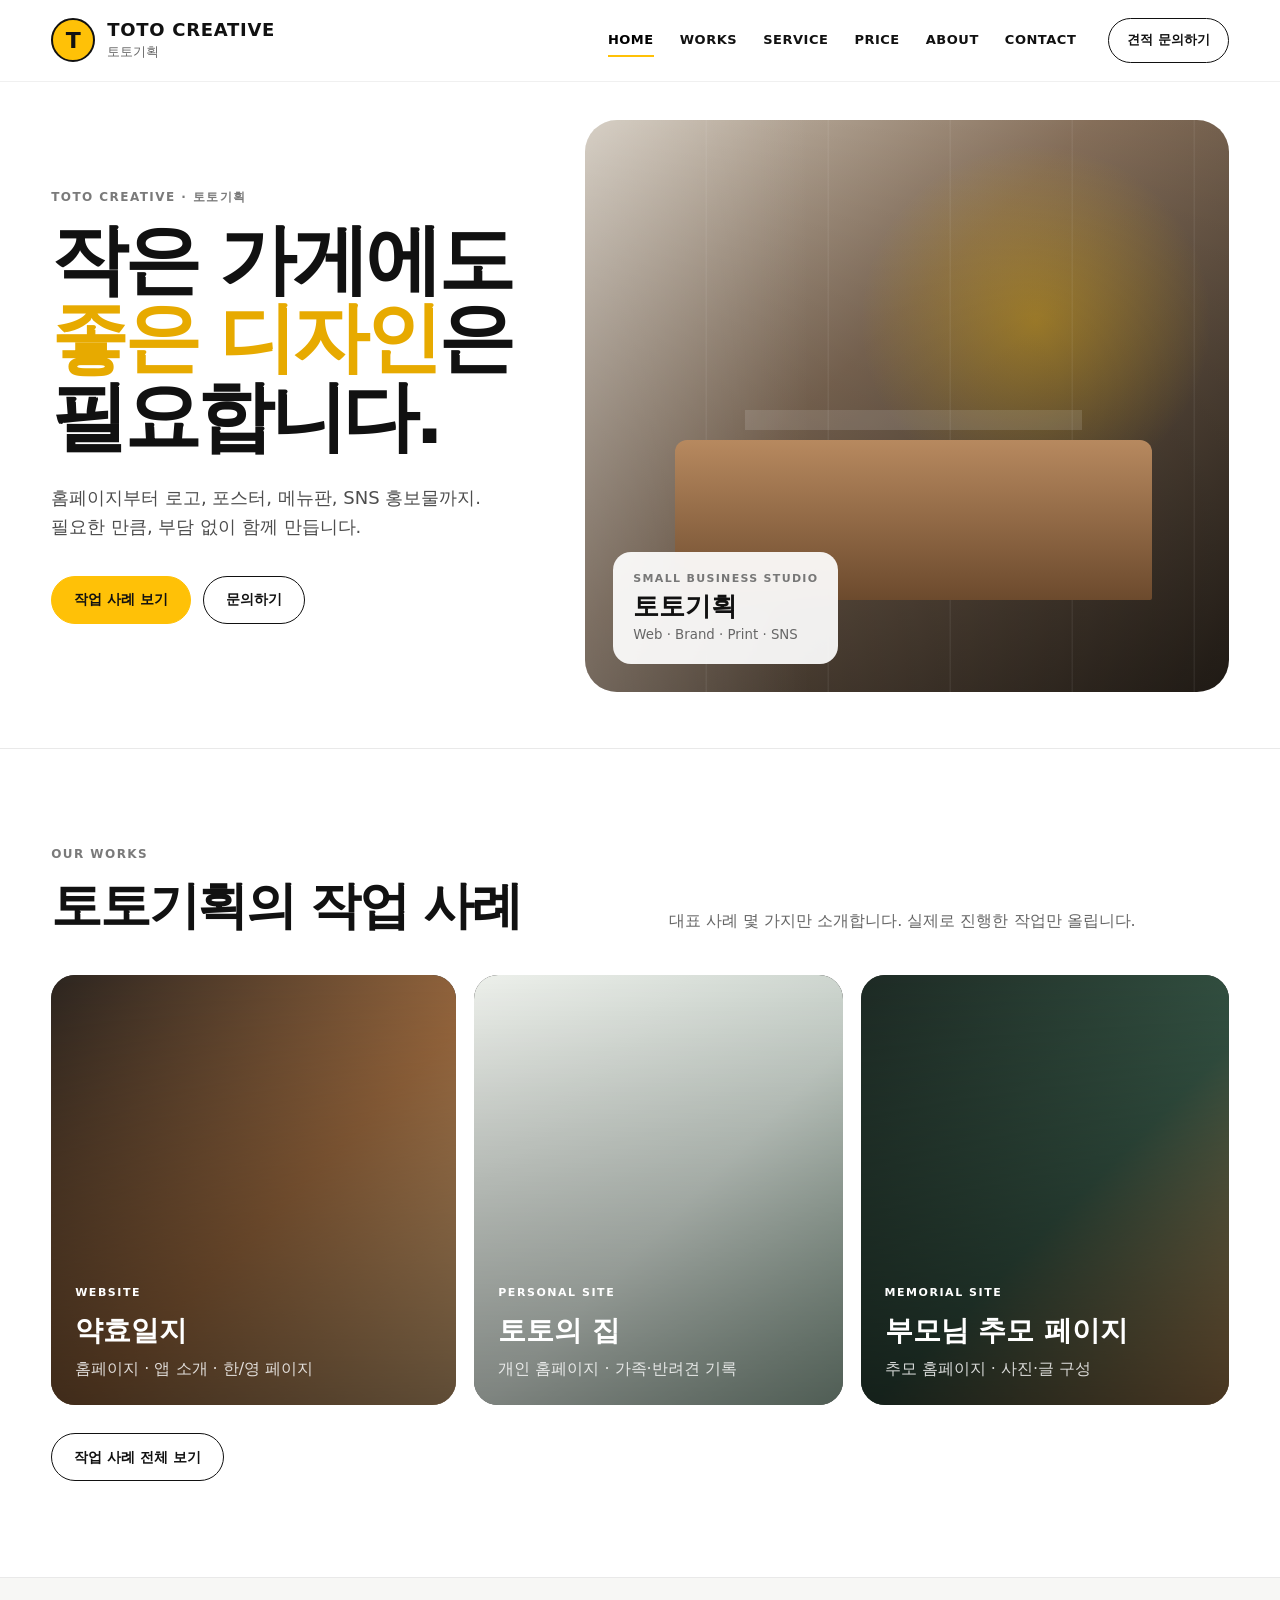
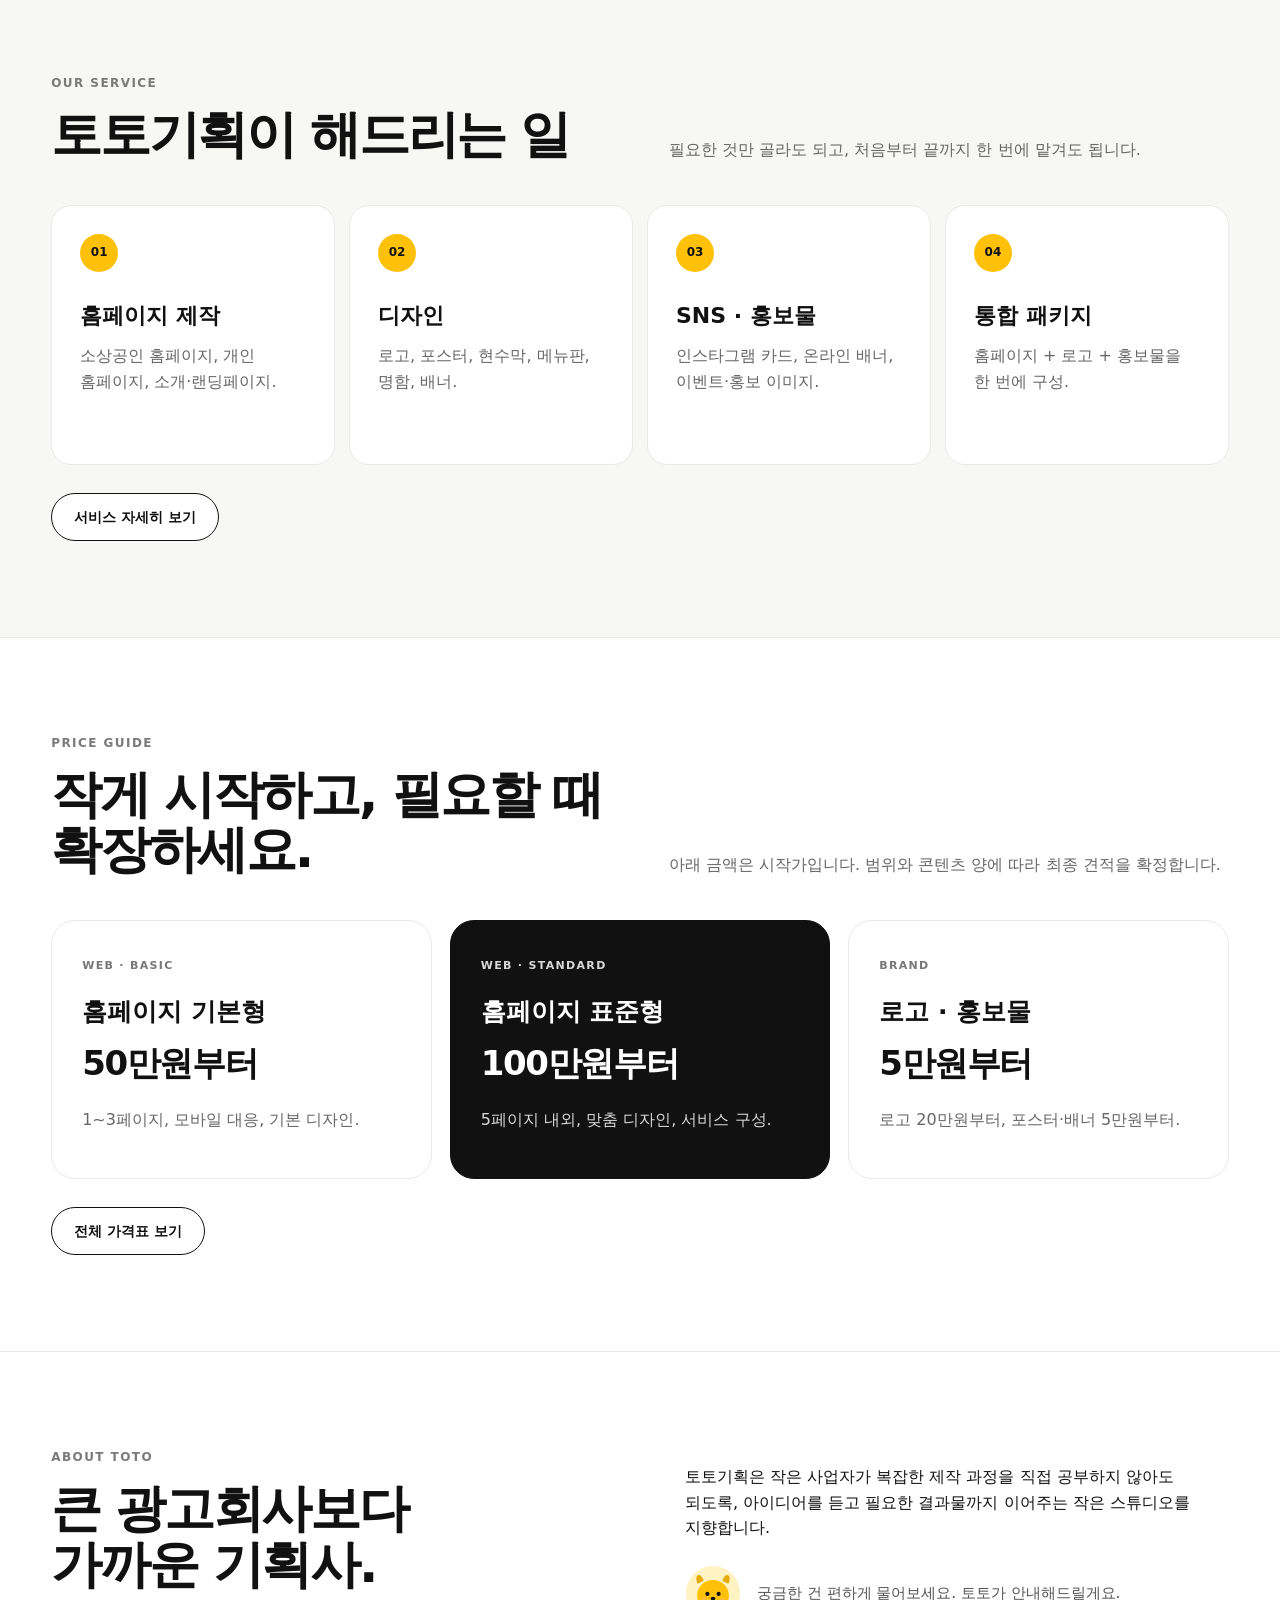
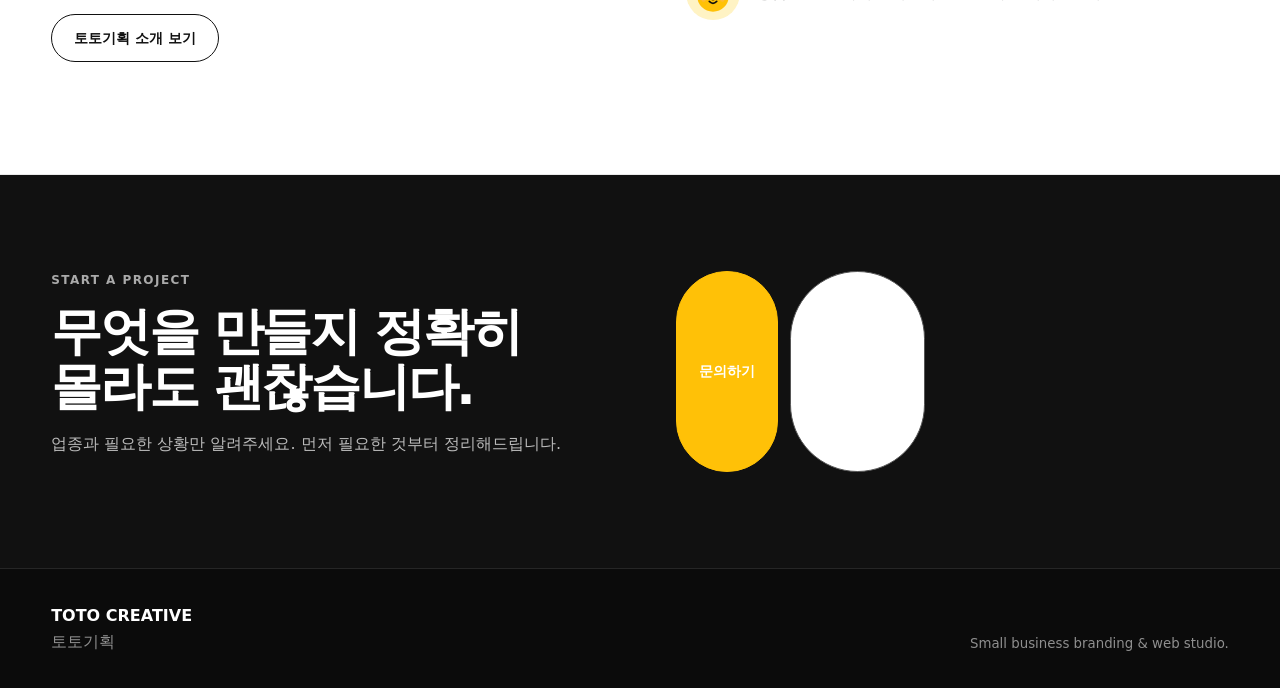
==== commit 192e7513: "feat: 1차 완성 - 다중 페이지 홈페이지 (WORKS/SERVICE/PRICE/ABOUT/CONTACT) - HOME: 메인 카피/작업 사례·서비스·가격 미리보기 개편 - W" ====
--- a/index.html
+++ b/index.html
@@ -3,98 +3,119 @@
 <head>
   <meta charset="utf-8" />
   <meta name="viewport" content="width=device-width, initial-scale=1" />
-  <title>TOTO CREATIVE | 토토기획</title>
-  <meta name="description" content="작은 가게의 생각을 브랜드로 만드는 토토기획. 홈페이지, 브랜드, 홍보물, SNS 디자인." />
+  <title>토토기획 | 홈페이지·디자인·홍보물 제작</title>
+  <meta name="description" content="작은 가게에도 좋은 디자인은 필요합니다. 홈페이지부터 로고, 포스터, 메뉴판, SNS 홍보물까지 토토기획이 필요한 만큼 함께 만듭니다." />
+  <link rel="canonical" href="https://luke777-cpu.github.io/toto-creative/" />
+  <meta property="og:type" content="website" />
+  <meta property="og:site_name" content="TOTO CREATIVE 토토기획" />
+  <meta property="og:title" content="토토기획 | 홈페이지·디자인·홍보물 제작" />
+  <meta property="og:description" content="작은 가게에도 좋은 디자인은 필요합니다. 홈페이지, 로고, 포스터, SNS 홍보물까지 부담 없이 함께 만듭니다." />
+  <meta property="og:image" content="https://luke777-cpu.github.io/toto-creative/images/og/og-default.png" />
+  <meta property="og:url" content="https://luke777-cpu.github.io/toto-creative/" />
+  <meta name="twitter:card" content="summary_large_image" />
+  <link rel="icon" href="images/brand/favicon.svg" type="image/svg+xml" />
   <link rel="stylesheet" href="styles.css" />
 </head>
 <body>
   <header class="site-header">
-    <a class="brand" href="#top" aria-label="TOTO CREATIVE 홈">
+    <a class="brand" href="index.html" aria-label="TOTO CREATIVE 홈">
       <span class="brand-mark">T</span>
       <span class="brand-copy"><strong>TOTO CREATIVE</strong><small>토토기획</small></span>
     </a>
     <nav class="nav" aria-label="주요 메뉴">
-      <a href="#works">WORKS</a><a href="#service">SERVICE</a><a href="#price">PRICE</a><a href="#about">ABOUT</a><a href="#contact">CONTACT</a>
+      <a href="index.html">HOME</a><a href="works/index.html">WORKS</a><a href="service.html">SERVICE</a><a href="price.html">PRICE</a><a href="about.html">ABOUT</a><a href="contact.html">CONTACT</a>
     </nav>
-    <a class="header-cta" href="#contact">견적 문의하기</a>
+    <a class="header-cta" href="contact.html">견적 문의하기</a>
     <button class="nav-toggle" type="button" aria-label="메뉴 열기" aria-expanded="false" aria-controls="mobile-nav">
       <span></span><span></span><span></span>
     </button>
   </header>
   <nav id="mobile-nav" class="mobile-nav" aria-label="모바일 메뉴">
-    <a href="#works">WORKS</a><a href="#service">SERVICE</a><a href="#price">PRICE</a><a href="#about">ABOUT</a><a href="#contact">CONTACT</a>
-    <a class="btn btn-primary" href="#contact">견적 문의하기</a>
+    <a href="index.html">HOME</a><a href="works/index.html">WORKS</a><a href="service.html">SERVICE</a><a href="price.html">PRICE</a><a href="about.html">ABOUT</a><a href="contact.html">CONTACT</a>
+    <a class="btn btn-primary" href="contact.html">견적 문의하기</a>
   </nav>
 
   <main id="top">
     <section class="hero">
       <div class="hero-copy">
-        <p class="eyebrow">TOTO CREATIVE · SMALL BUSINESS BRAND STUDIO</p>
-        <h1 class="hero-title"><span class="hero-line">작은 가게의 생각을</span><span class="hero-line"><em>브랜드</em>로 만듭니다.</span></h1>
-        <p class="hero-desc">홈페이지부터 로고, 포스터, 현수막, SNS까지.<br>토토기획이 기획부터 제작까지 한 번에 해결합니다.</p>
+        <p class="eyebrow">TOTO CREATIVE · 토토기획</p>
+        <h1 class="hero-title"><span class="hero-line">작은 가게에도</span><span class="hero-line"><em>좋은 디자인</em>은 필요합니다.</span></h1>
+        <p class="hero-desc">홈페이지부터 로고, 포스터, 메뉴판, SNS 홍보물까지.<br>필요한 만큼, 부담 없이 함께 만듭니다.</p>
         <div class="hero-actions">
-          <a class="btn btn-primary" href="#works">포트폴리오 보기</a>
-          <a class="btn btn-ghost" href="#contact">견적 문의하기</a>
+          <a class="btn btn-primary" href="works/index.html">작업 사례 보기</a>
+          <a class="btn btn-ghost" href="contact.html">문의하기</a>
         </div>
       </div>
-      <div class="hero-visual" role="img" aria-label="따뜻한 분위기의 카페 브랜드 예시">
+      <div class="hero-visual" role="img" aria-label="토토기획 브랜드 비주얼">
         <div class="visual-card">
-          <span>BRAND CASE 01</span>
-          <strong>CAFE HARU</strong>
-          <small>Identity · Website · Menu</small>
+          <span>SMALL BUSINESS STUDIO</span>
+          <strong>토토기획</strong>
+          <small>Web · Brand · Print · SNS</small>
         </div>
       </div>
     </section>
 
     <section class="section" id="works">
       <div class="section-head">
-        <div><p class="eyebrow">OUR WORKS</p><h2>토토기획의 작품들</h2></div>
-        <p>첫 포트폴리오는 서로 다른 업종의 가상 프로젝트로 구성합니다. 실제 수주가 시작되면 이 공간을 고객 성공사례로 교체합니다.</p>
+        <div><p class="eyebrow">OUR WORKS</p><h2>토토기획의 작업 사례</h2></div>
+        <p>대표 사례 몇 가지만 소개합니다. 실제로 진행한 작업만 올립니다.</p>
       </div>
       <div class="work-grid">
-        <article class="work-card cafe"><div class="work-overlay"><span>CAFE</span><h3>CAFE 하루</h3><p>홈페이지 · 로고 · 메뉴판</p></div></article>
-        <article class="work-card clinic"><div class="work-overlay"><span>CLINIC</span><h3>더편한내과</h3><p>웹사이트 · 진료안내 · 사인</p></div></article>
-        <article class="work-card stay"><div class="work-overlay"><span>STAY</span><h3>하늘정원 펜션</h3><p>브랜딩 · 예약페이지 · SNS</p></div></article>
+        <article class="work-card cafe"><div class="work-overlay"><span>WEBSITE</span><h3>약효일지</h3><p>홈페이지 · 앱 소개 · 한/영 페이지</p></div></article>
+        <article class="work-card clinic"><div class="work-overlay"><span>PERSONAL SITE</span><h3>토토의 집</h3><p>개인 홈페이지 · 가족·반려견 기록</p></div></article>
+        <article class="work-card stay"><div class="work-overlay"><span>MEMORIAL SITE</span><h3>부모님 추모 페이지</h3><p>추모 홈페이지 · 사진·글 구성</p></div></article>
+      </div>
+      <div class="hero-actions" style="margin-top:28px">
+        <a class="btn btn-ghost" href="works/index.html">작업 사례 전체 보기</a>
       </div>
     </section>
 
     <section class="section service" id="service">
       <div class="section-head"><div><p class="eyebrow">OUR SERVICE</p><h2>토토기획이 해드리는 일</h2></div><p>필요한 것만 골라도 되고, 처음부터 끝까지 한 번에 맡겨도 됩니다.</p></div>
       <div class="service-grid">
-        <div class="service-card"><b>01</b><h3>홈페이지 제작</h3><p>모바일 반응형, 빠른 속도, 검색 노출을 고려한 소형 비즈니스 홈페이지.</p></div>
-        <div class="service-card"><b>02</b><h3>로고 & 브랜드</h3><p>가게의 인상을 정리하고 오래 사용할 수 있는 기본 브랜드 시스템을 만듭니다.</p></div>
-        <div class="service-card"><b>03</b><h3>홍보물 디자인</h3><p>포스터, 메뉴판, 현수막, 전단 등 영업에 바로 쓰는 제작물.</p></div>
-        <div class="service-card"><b>04</b><h3>SNS 콘텐츠</h3><p>매장 소식과 프로모션을 빠르게 알릴 수 있는 이미지와 문구 제작.</p></div>
+        <div class="service-card"><b>01</b><h3>홈페이지 제작</h3><p>소상공인 홈페이지, 개인 홈페이지, 소개·랜딩페이지.</p></div>
+        <div class="service-card"><b>02</b><h3>디자인</h3><p>로고, 포스터, 현수막, 메뉴판, 명함, 배너.</p></div>
+        <div class="service-card"><b>03</b><h3>SNS · 홍보물</h3><p>인스타그램 카드, 온라인 배너, 이벤트·홍보 이미지.</p></div>
+        <div class="service-card"><b>04</b><h3>통합 패키지</h3><p>홈페이지 + 로고 + 홍보물을 한 번에 구성.</p></div>
+      </div>
+      <div class="hero-actions" style="margin-top:28px">
+        <a class="btn btn-ghost" href="service.html">서비스 자세히 보기</a>
       </div>
     </section>
 
     <section class="section price" id="price">
       <div class="section-head"><div><p class="eyebrow">PRICE GUIDE</p><h2>작게 시작하고, 필요할 때 확장하세요.</h2></div><p>아래 금액은 시작가입니다. 범위와 콘텐츠 양에 따라 최종 견적을 확정합니다.</p></div>
       <div class="price-grid">
-        <div class="price-card"><span>LIGHT</span><h3>디자인 단품</h3><strong>5만원부터</strong><p>포스터 또는 현수막 디자인 1종, 기본 수정 2회.</p></div>
-        <div class="price-card featured"><span>BEST</span><h3>가게 홍보팩</h3><strong>20만원부터</strong><p>포스터 + 현수막 + SNS 이미지 3종 + 홍보 문구.</p></div>
-        <div class="price-card"><span>WEB</span><h3>홈페이지</h3><strong>39만원부터</strong><p>소규모 사업자용 반응형 소개형 홈페이지.</p></div>
+        <div class="price-card"><span>WEB · BASIC</span><h3>홈페이지 기본형</h3><strong>50만원부터</strong><p>1~3페이지, 모바일 대응, 기본 디자인.</p></div>
+        <div class="price-card featured"><span>WEB · STANDARD</span><h3>홈페이지 표준형</h3><strong>100만원부터</strong><p>5페이지 내외, 맞춤 디자인, 서비스 구성.</p></div>
+        <div class="price-card"><span>BRAND</span><h3>로고 · 홍보물</h3><strong>5만원부터</strong><p>로고 20만원부터, 포스터·배너 5만원부터.</p></div>
+      </div>
+      <div class="hero-actions" style="margin-top:28px">
+        <a class="btn btn-ghost" href="price.html">전체 가격표 보기</a>
       </div>
     </section>
 
     <section class="section about" id="about">
-      <div><p class="eyebrow">ABOUT TOTO</p><h2>큰 광고회사보다<br>가까운 기획사.</h2></div>
-      <p>토토기획은 작은 사업자가 복잡한 제작 과정을 직접 공부하지 않아도 되도록, 아이디어를 듣고 필요한 결과물까지 이어주는 작은 스튜디오를 지향합니다.</p>
+      <div><p class="eyebrow">ABOUT TOTO</p><h2>큰 광고회사보다<br>가까운 기획사.</h2><p style="margin-top:22px"><a class="btn btn-ghost" href="about.html">토토기획 소개 보기</a></p></div>
+      <div>
+        <p>토토기획은 작은 사업자가 복잡한 제작 과정을 직접 공부하지 않아도 되도록, 아이디어를 듣고 필요한 결과물까지 이어주는 작은 스튜디오를 지향합니다.</p>
+        <div class="about-toto-point" style="padding:0;margin-top:24px">
+          <img src="images/toto/toto-mascot.svg" alt="토토기획 마스코트 토토" width="56" height="56" loading="lazy" />
+          <p>궁금한 건 편하게 물어보세요. 토토가 안내해드릴게요.</p>
+        </div>
+      </div>
     </section>
 
     <section class="section contact" id="contact">
       <div><p class="eyebrow">START A PROJECT</p><h2>무엇을 만들지 정확히 몰라도 괜찮습니다.</h2><p>업종과 필요한 상황만 알려주세요. 먼저 필요한 것부터 정리해드립니다.</p></div>
-      <form class="contact-form" onsubmit="event.preventDefault(); alert('v0.1 데모입니다. 다음 단계에서 실제 문의 전송 기능을 연결합니다.');">
-        <label>이름<input type="text" placeholder="성함 또는 상호" required></label>
-        <label>연락처<input type="text" placeholder="010-0000-0000" required></label>
-        <label>필요한 작업<select><option>홈페이지 제작</option><option>로고/브랜딩</option><option>포스터/현수막</option><option>SNS 콘텐츠</option><option>잘 모르겠어요</option></select></label>
-        <label>간단한 내용<textarea rows="5" placeholder="가게 업종과 필요한 내용을 자유롭게 적어주세요."></textarea></label>
-        <button class="btn btn-primary" type="submit">견적 문의 보내기</button>
-      </form>
+      <div class="hero-actions">
+        <a class="btn btn-primary" href="contact.html">문의하기</a>
+        <a class="btn btn-ghost" href="mailto:ypark1416@gmail.com" style="border-color:#555;color:#fff">이메일로 문의</a>
+      </div>
     </section>
   </main>
 
-  <footer><div><strong>TOTO CREATIVE</strong><span>토토기획</span></div><small>Small business branding & web studio.</small></footer>
+  <footer><div><strong>TOTO CREATIVE</strong><span>토토기획</span></div><small>Small business branding &amp; web studio.</small></footer>
   <script src="script.js"></script>
 </body>
 </html>
--- a/styles.css
+++ b/styles.css
@@ -1 +1,127 @@
-:root{--ink:#111;--muted:#666;--line:#e9e9e9;--paper:#fff;--soft:#f7f7f5;--yellow:#ffc107;--yellow2:#ffcc33;--radius:24px;--max:1440px}*{box-sizing:border-box}html{scroll-behavior:smooth}body{margin:0;font-family:Inter,Pretendard,"Noto Sans KR",system-ui,-apple-system,BlinkMacSystemFont,"Segoe UI",sans-serif;color:var(--ink);background:var(--paper);line-height:1.6;word-break:keep-all;overflow-wrap:break-word}a{color:inherit;text-decoration:none}.site-header{position:sticky;top:0;z-index:20;display:grid;grid-template-columns:1fr auto auto;align-items:center;gap:32px;padding:18px 4vw;background:rgba(255,255,255,.9);backdrop-filter:blur(16px);border-bottom:1px solid rgba(0,0,0,.06)}.brand{display:flex;align-items:center;gap:12px}.brand-mark{display:grid;place-items:center;width:44px;height:44px;border-radius:50%;background:var(--yellow);font-weight:900;font-size:22px;border:2px solid var(--ink)}.brand-copy{display:flex;flex-direction:column;line-height:1.05}.brand-copy strong{font-size:18px;letter-spacing:.04em}.brand-copy small{margin-top:5px;color:var(--muted)}.nav{display:flex;gap:26px;font-size:13px;font-weight:800;letter-spacing:.04em}.nav a{position:relative}.nav a:after{content:"";position:absolute;left:0;right:100%;bottom:-6px;height:2px;background:var(--yellow);transition:.25s}.nav a:hover:after{right:0}.header-cta,.btn{display:inline-flex;align-items:center;justify-content:center;border-radius:999px;font-weight:800;transition:.2s}.header-cta{padding:11px 18px;border:1px solid var(--ink);font-size:13px}.header-cta:hover{background:var(--ink);color:#fff}.hero{min-height:74vh;display:grid;grid-template-columns:1.02fr 1.35fr;max-width:var(--max);margin:0 auto;padding:38px 4vw 56px;gap:48px;align-items:stretch}.hero-copy{display:flex;flex-direction:column;justify-content:center}.eyebrow{margin:0 0 14px;font-size:12px;font-weight:900;letter-spacing:.12em;color:#7a7a7a}.hero h1{font-size:clamp(48px,6vw,96px);line-height:1.02;letter-spacing:-.055em;margin:0 0 28px}.hero-line{display:block;color:inherit}.hero h1 em{color:#e7aa00;font-style:normal}.hero-desc{font-size:18px;color:#4d4d4d;margin:0 0 34px}.hero-actions{display:flex;gap:12px;flex-wrap:wrap}.btn{min-height:48px;padding:0 22px;border:1px solid var(--ink);font-size:14px;cursor:pointer}.btn-primary{background:var(--yellow);border-color:var(--yellow)}.btn-primary:hover{transform:translateY(-2px);box-shadow:0 10px 26px rgba(0,0,0,.12)}.btn-ghost{background:#fff}.hero-visual{position:relative;min-height:560px;border-radius:32px;overflow:hidden;background:linear-gradient(180deg,rgba(0,0,0,.05),rgba(0,0,0,.35)),radial-gradient(circle at 70% 35%,rgba(255,193,7,.45),transparent 30%),linear-gradient(135deg,#d9d0c3 0%,#8c745e 42%,#2f271f 100%)}.hero-visual:before{content:"";position:absolute;inset:0;background:linear-gradient(90deg,rgba(255,255,255,.18),transparent 35%),repeating-linear-gradient(90deg,transparent 0 120px,rgba(255,255,255,.06) 121px 122px)}.hero-visual:after{content:"";position:absolute;left:14%;right:12%;bottom:16%;height:28%;background:linear-gradient(180deg,#b7895f,#6c4a2d);border-radius:12px 12px 2px 2px;box-shadow:0 -100px 0 -70px rgba(255,255,255,.12),0 -170px 0 -132px rgba(255,255,255,.08)}.visual-card{position:absolute;z-index:2;left:28px;bottom:28px;padding:18px 20px;border-radius:18px;background:rgba(255,255,255,.92);backdrop-filter:blur(10px);display:flex;flex-direction:column}.visual-card span{font-size:11px;font-weight:900;letter-spacing:.12em;color:#777}.visual-card strong{font-size:26px;line-height:1.1;margin:4px 0}.visual-card small{color:#666}.section{max-width:var(--max);margin:0 auto;padding:96px 4vw;border-top:1px solid var(--line)}.section-head{display:grid;grid-template-columns:1fr minmax(280px,560px);gap:48px;align-items:end;margin-bottom:42px}.section h2{font-size:clamp(34px,4vw,64px);line-height:1.08;letter-spacing:-.045em;margin:0}.section-head>p{margin:0;color:#666;font-size:16px}.work-grid{display:grid;grid-template-columns:1.1fr 1fr 1fr;gap:18px}.work-card{height:430px;border-radius:24px;position:relative;overflow:hidden;background:#222}.work-card:before{content:"";position:absolute;inset:0;transition:.4s;transform:scale(1.01)}.work-card:hover:before{transform:scale(1.06)}.work-card.cafe:before{background:linear-gradient(180deg,transparent,rgba(0,0,0,.58)),linear-gradient(135deg,#2b241f,#9c6a3f 55%,#e0b47f)}.work-card.clinic:before{background:linear-gradient(180deg,transparent,rgba(0,0,0,.38)),linear-gradient(135deg,#eef1ec,#c9d2cb 55%,#7f9587)}.work-card.stay:before{background:linear-gradient(180deg,transparent,rgba(0,0,0,.62)),linear-gradient(135deg,#1d2a24,#355444 55%,#bc8d57)}.work-overlay{position:absolute;z-index:2;left:24px;right:24px;bottom:24px;color:#fff}.work-overlay span{font-size:11px;font-weight:900;letter-spacing:.14em}.work-overlay h3{font-size:28px;margin:5px 0 0}.work-overlay p{margin:2px 0 0;opacity:.82}.service{background:var(--soft);max-width:none;padding-left:max(4vw,calc((100vw - var(--max))/2 + 4vw));padding-right:max(4vw,calc((100vw - var(--max))/2 + 4vw))}.service-grid{display:grid;grid-template-columns:repeat(4,1fr);gap:14px}.service-card{background:#fff;border:1px solid var(--line);border-radius:20px;padding:28px;min-height:260px}.service-card b{display:inline-grid;place-items:center;width:38px;height:38px;border-radius:50%;background:var(--yellow);font-size:12px}.service-card h3{font-size:22px;margin:26px 0 10px}.service-card p{color:#666;margin:0}.price-grid{display:grid;grid-template-columns:repeat(3,1fr);gap:18px}.price-card{border:1px solid var(--line);border-radius:24px;padding:30px}.price-card span{font-size:11px;font-weight:900;letter-spacing:.12em;color:#777}.price-card h3{font-size:25px;margin:16px 0 4px}.price-card strong{font-size:34px;letter-spacing:-.04em}.price-card p{color:#666}.price-card.featured{background:var(--ink);color:#fff;border-color:var(--ink);transform:translateY(-10px)}.price-card.featured span,.price-card.featured p{color:#d9d9d9}.about{display:grid;grid-template-columns:1fr 1fr;gap:90px;align-items:start}.about>p{font-size:24px;line-height:1.65;margin:0;color:#3d3d3d}.contact{display:grid;grid-template-columns:1fr 1fr;gap:72px;background:#111;color:#fff;max-width:none;padding-left:max(4vw,calc((100vw - var(--max))/2 + 4vw));padding-right:max(4vw,calc((100vw - var(--max))/2 + 4vw))}.contact .eyebrow{color:#aaa}.contact>div>p:last-child{color:#bbb}.contact-form{display:grid;gap:16px}.contact-form label{display:grid;gap:7px;font-size:13px;font-weight:700}.contact-form input,.contact-form select,.contact-form textarea{width:100%;border:1px solid #393939;background:#1b1b1b;color:#fff;border-radius:12px;padding:14px 15px;font:inherit}.contact-form textarea{resize:vertical}footer{display:flex;justify-content:space-between;align-items:end;gap:20px;padding:34px 4vw;background:#0b0b0b;color:#fff;border-top:1px solid #262626}footer div{display:flex;flex-direction:column}footer span,footer small{color:#8f8f8f}.reveal{opacity:0;transform:translateY(24px);transition:.7s ease}.reveal.show{opacity:1;transform:none}.nav-toggle{display:none;width:40px;height:40px;border:1px solid var(--ink);border-radius:50%;background:#fff;padding:0;cursor:pointer;flex-direction:column;align-items:center;justify-content:center;gap:5px}.nav-toggle span{display:block;width:16px;height:2px;background:var(--ink);transition:.25s}.nav-toggle.open span:nth-child(1){transform:translateY(7px) rotate(45deg)}.nav-toggle.open span:nth-child(2){opacity:0}.nav-toggle.open span:nth-child(3){transform:translateY(-7px) rotate(-45deg)}.mobile-nav{display:none;position:sticky;top:81px;z-index:19;flex-direction:column;background:#fff;border-bottom:1px solid var(--line);padding:8px 4vw 18px}.mobile-nav.open{display:flex}.mobile-nav a{padding:14px 4px;font-size:15px;font-weight:800;letter-spacing:.02em;border-bottom:1px solid var(--line)}.mobile-nav .btn{margin-top:16px}@media(max-width:980px){.site-header{grid-template-columns:1fr auto}.nav,.header-cta{display:none}.nav-toggle{display:flex}.hero{grid-template-columns:1fr;min-height:auto;padding-top:54px}.hero-visual{min-height:440px}.work-grid{grid-template-columns:1fr 1fr}.work-card:first-child{grid-column:1/-1}.service-grid{grid-template-columns:1fr 1fr}.price-grid{grid-template-columns:1fr}.price-card.featured{transform:none}.section-head,.about,.contact{grid-template-columns:1fr;gap:30px}}@media(max-width:640px){.site-header{padding:13px 18px}.mobile-nav{top:67px;padding:8px 18px 18px}.brand-copy strong{font-size:15px}.brand-copy small{font-size:11px}.hero{padding:34px 20px 44px;gap:26px}.hero h1{font-size:40px;line-height:1.02;letter-spacing:-.055em}.hero-desc{font-size:16px}.hero-visual{min-height:360px;border-radius:22px}.section{padding:70px 20px}.work-grid,.service-grid{grid-template-columns:1fr}.work-card:first-child{grid-column:auto}.work-card{height:340px}.service,.contact{padding-left:20px;padding-right:20px}.section h2{font-size:40px}.about>p{font-size:20px}footer{padding:28px 20px;align-items:start;flex-direction:column}}+:root{--ink:#111;--muted:#666;--line:#e9e9e9;--paper:#fff;--soft:#f7f7f5;--yellow:#ffc107;--yellow2:#ffcc33;--radius:24px;--max:1440px}*{box-sizing:border-box}html{scroll-behavior:smooth}body{margin:0;font-family:Inter,Pretendard,"Noto Sans KR",system-ui,-apple-system,BlinkMacSystemFont,"Segoe UI",sans-serif;color:var(--ink);background:var(--paper);line-height:1.6;word-break:keep-all;overflow-wrap:break-word}a{color:inherit;text-decoration:none}.site-header{position:sticky;top:0;z-index:20;display:grid;grid-template-columns:1fr auto auto;align-items:center;gap:32px;padding:18px 4vw;background:rgba(255,255,255,.9);backdrop-filter:blur(16px);border-bottom:1px solid rgba(0,0,0,.06)}.brand{display:flex;align-items:center;gap:12px}.brand-mark{display:grid;place-items:center;width:44px;height:44px;border-radius:50%;background:var(--yellow);font-weight:900;font-size:22px;border:2px solid var(--ink)}.brand-copy{display:flex;flex-direction:column;line-height:1.05}.brand-copy strong{font-size:18px;letter-spacing:.04em}.brand-copy small{margin-top:5px;color:var(--muted)}.nav{display:flex;gap:26px;font-size:13px;font-weight:800;letter-spacing:.04em}.nav a{position:relative}.nav a:after{content:"";position:absolute;left:0;right:100%;bottom:-6px;height:2px;background:var(--yellow);transition:.25s}.nav a:hover:after{right:0}.header-cta,.btn{display:inline-flex;align-items:center;justify-content:center;border-radius:999px;font-weight:800;transition:.2s}.header-cta{padding:11px 18px;border:1px solid var(--ink);font-size:13px}.header-cta:hover{background:var(--ink);color:#fff}.hero{min-height:74vh;display:grid;grid-template-columns:1.02fr 1.35fr;max-width:var(--max);margin:0 auto;padding:38px 4vw 56px;gap:48px;align-items:stretch}.hero-copy{display:flex;flex-direction:column;justify-content:center}.eyebrow{margin:0 0 14px;font-size:12px;font-weight:900;letter-spacing:.12em;color:#7a7a7a}.hero h1{font-size:clamp(48px,6vw,96px);line-height:1.02;letter-spacing:-.055em;margin:0 0 28px}.hero-line{display:block;color:inherit}.hero h1 em{color:#e7aa00;font-style:normal}.hero-desc{font-size:18px;color:#4d4d4d;margin:0 0 34px}.hero-actions{display:flex;gap:12px;flex-wrap:wrap}.btn{min-height:48px;padding:0 22px;border:1px solid var(--ink);font-size:14px;cursor:pointer}.btn-primary{background:var(--yellow);border-color:var(--yellow)}.btn-primary:hover{transform:translateY(-2px);box-shadow:0 10px 26px rgba(0,0,0,.12)}.btn-ghost{background:#fff}.hero-visual{position:relative;min-height:560px;border-radius:32px;overflow:hidden;background:linear-gradient(180deg,rgba(0,0,0,.05),rgba(0,0,0,.35)),radial-gradient(circle at 70% 35%,rgba(255,193,7,.45),transparent 30%),linear-gradient(135deg,#d9d0c3 0%,#8c745e 42%,#2f271f 100%)}.hero-visual:before{content:"";position:absolute;inset:0;background:linear-gradient(90deg,rgba(255,255,255,.18),transparent 35%),repeating-linear-gradient(90deg,transparent 0 120px,rgba(255,255,255,.06) 121px 122px)}.hero-visual:after{content:"";position:absolute;left:14%;right:12%;bottom:16%;height:28%;background:linear-gradient(180deg,#b7895f,#6c4a2d);border-radius:12px 12px 2px 2px;box-shadow:0 -100px 0 -70px rgba(255,255,255,.12),0 -170px 0 -132px rgba(255,255,255,.08)}.visual-card{position:absolute;z-index:2;left:28px;bottom:28px;padding:18px 20px;border-radius:18px;background:rgba(255,255,255,.92);backdrop-filter:blur(10px);display:flex;flex-direction:column}.visual-card span{font-size:11px;font-weight:900;letter-spacing:.12em;color:#777}.visual-card strong{font-size:26px;line-height:1.1;margin:4px 0}.visual-card small{color:#666}.section{max-width:var(--max);margin:0 auto;padding:96px 4vw;border-top:1px solid var(--line)}.section-head{display:grid;grid-template-columns:1fr minmax(280px,560px);gap:48px;align-items:end;margin-bottom:42px}.section h2{font-size:clamp(34px,4vw,64px);line-height:1.08;letter-spacing:-.045em;margin:0}.section-head>p{margin:0;color:#666;font-size:16px}.work-grid{display:grid;grid-template-columns:1.1fr 1fr 1fr;gap:18px}.work-card{height:430px;border-radius:24px;position:relative;overflow:hidden;background:#222}.work-card:before{content:"";position:absolute;inset:0;transition:.4s;transform:scale(1.01)}.work-card:hover:before{transform:scale(1.06)}.work-card.cafe:before{background:linear-gradient(180deg,transparent,rgba(0,0,0,.58)),linear-gradient(135deg,#2b241f,#9c6a3f 55%,#e0b47f)}.work-card.clinic:before{background:linear-gradient(180deg,transparent,rgba(0,0,0,.38)),linear-gradient(135deg,#eef1ec,#c9d2cb 55%,#7f9587)}.work-card.stay:before{background:linear-gradient(180deg,transparent,rgba(0,0,0,.62)),linear-gradient(135deg,#1d2a24,#355444 55%,#bc8d57)}.work-overlay{position:absolute;z-index:2;left:24px;right:24px;bottom:24px;color:#fff}.work-overlay span{font-size:11px;font-weight:900;letter-spacing:.14em}.work-overlay h3{font-size:28px;margin:5px 0 0}.work-overlay p{margin:2px 0 0;opacity:.82}.service{background:var(--soft);max-width:none;padding-left:max(4vw,calc((100vw - var(--max))/2 + 4vw));padding-right:max(4vw,calc((100vw - var(--max))/2 + 4vw))}.service-grid{display:grid;grid-template-columns:repeat(4,1fr);gap:14px}.service-card{background:#fff;border:1px solid var(--line);border-radius:20px;padding:28px;min-height:260px}.service-card b{display:inline-grid;place-items:center;width:38px;height:38px;border-radius:50%;background:var(--yellow);font-size:12px}.service-card h3{font-size:22px;margin:26px 0 10px}.service-card p{color:#666;margin:0}.price-grid{display:grid;grid-template-columns:repeat(3,1fr);gap:18px}.price-card{border:1px solid var(--line);border-radius:24px;padding:30px}.price-card span{font-size:11px;font-weight:900;letter-spacing:.12em;color:#777}.price-card h3{font-size:25px;margin:16px 0 4px}.price-card strong{font-size:34px;letter-spacing:-.04em}.price-card p{color:#666}.price-card.featured{background:var(--ink);color:#fff;border-color:var(--ink);transform:translateY(-10px)}.price-card.featured span,.price-card.featured p{color:#d9d9d9}.about{display:grid;grid-template-columns:1fr 1fr;gap:90px;align-items:start}.about>p{font-size:24px;line-height:1.65;margin:0;color:#3d3d3d}.contact{display:grid;grid-template-columns:1fr 1fr;gap:72px;background:#111;color:#fff;max-width:none;padding-left:max(4vw,calc((100vw - var(--max))/2 + 4vw));padding-right:max(4vw,calc((100vw - var(--max))/2 + 4vw))}.contact .eyebrow{color:#aaa}.contact>div>p:last-child{color:#bbb}.contact-form{display:grid;gap:16px}.contact-form label{display:grid;gap:7px;font-size:13px;font-weight:700}.contact-form input,.contact-form select,.contact-form textarea{width:100%;border:1px solid #393939;background:#1b1b1b;color:#fff;border-radius:12px;padding:14px 15px;font:inherit}.contact-form textarea{resize:vertical}footer{display:flex;justify-content:space-between;align-items:end;gap:20px;padding:34px 4vw;background:#0b0b0b;color:#fff;border-top:1px solid #262626}footer div{display:flex;flex-direction:column}footer span,footer small{color:#8f8f8f}.reveal{opacity:0;transform:translateY(24px);transition:.7s ease}.reveal.show{opacity:1;transform:none}.nav-toggle{display:none;width:40px;height:40px;border:1px solid var(--ink);border-radius:50%;background:#fff;padding:0;cursor:pointer;flex-direction:column;align-items:center;justify-content:center;gap:5px}.nav-toggle span{display:block;width:16px;height:2px;background:var(--ink);transition:.25s}.nav-toggle.open span:nth-child(1){transform:translateY(7px) rotate(45deg)}.nav-toggle.open span:nth-child(2){opacity:0}.nav-toggle.open span:nth-child(3){transform:translateY(-7px) rotate(-45deg)}.mobile-nav{display:none;position:sticky;top:81px;z-index:19;flex-direction:column;background:#fff;border-bottom:1px solid var(--line);padding:8px 4vw 18px}.mobile-nav.open{display:flex}.mobile-nav a{padding:14px 4px;font-size:15px;font-weight:800;letter-spacing:.02em;border-bottom:1px solid var(--line)}.mobile-nav .btn{margin-top:16px}@media(max-width:980px){.site-header{grid-template-columns:1fr auto}.nav,.header-cta{display:none}.nav-toggle{display:flex}.hero{grid-template-columns:1fr;min-height:auto;padding-top:54px}.hero-visual{min-height:440px}.work-grid{grid-template-columns:1fr 1fr}.work-card:first-child{grid-column:1/-1}.service-grid{grid-template-columns:1fr 1fr}.price-grid{grid-template-columns:1fr}.price-card.featured{transform:none}.section-head,.about,.contact{grid-template-columns:1fr;gap:30px}}@media(max-width:640px){.site-header{padding:13px 18px}.mobile-nav{top:67px;padding:8px 18px 18px}.brand-copy strong{font-size:15px}.brand-copy small{font-size:11px}.hero{padding:34px 20px 44px;gap:26px}.hero h1{font-size:40px;line-height:1.02;letter-spacing:-.055em}.hero-desc{font-size:16px}.hero-visual{min-height:360px;border-radius:22px}.section{padding:70px 20px}.work-grid,.service-grid{grid-template-columns:1fr}.work-card:first-child{grid-column:auto}.work-card{height:340px}.service,.contact{padding-left:20px;padding-right:20px}.section h2{font-size:40px}.about>p{font-size:20px}footer{padding:28px 20px;align-items:start;flex-direction:column}}
+
+/* ===== v1: inner pages, works, service, price, about, contact, 404 ===== */
+.nav a[aria-current="page"]{color:#000}
+.nav a[aria-current="page"]:after{right:0}
+.mobile-nav a[aria-current="page"]{color:#000;font-weight:900}
+
+.page-hero{max-width:var(--max);margin:0 auto;padding:56px 4vw 40px}
+.page-hero .eyebrow{margin-bottom:12px}
+.page-hero h1{font-size:clamp(32px,4.6vw,58px);line-height:1.08;letter-spacing:-.04em;margin:0 0 16px}
+.page-hero p{font-size:17px;color:#555;max-width:640px;margin:0}
+.breadcrumb{max-width:var(--max);margin:0 auto;padding:22px 4vw 0;font-size:12px;font-weight:800;letter-spacing:.04em;color:#8a8a8a}
+.breadcrumb a{color:#8a8a8a}
+.breadcrumb a:hover{color:var(--ink)}
+
+/* WORKS list */
+.works-grid{display:grid;grid-template-columns:repeat(3,1fr);gap:20px;max-width:var(--max);margin:0 auto;padding:0 4vw 100px}
+.work-tile{display:flex;flex-direction:column;border:1px solid var(--line);border-radius:24px;overflow:hidden;background:#fff;transition:.25s}
+.work-tile:hover{box-shadow:0 16px 34px rgba(0,0,0,.1);transform:translateY(-4px)}
+.work-tile .cover{height:220px;display:flex;align-items:center;justify-content:center}
+.work-tile .cover svg{width:64%;height:64%}
+.work-tile .cover.c-diary{background:linear-gradient(150deg,#fff3c4,#ffc107 70%)}
+.work-tile .cover.c-house{background:linear-gradient(150deg,#e3efe6,#7f9587 75%)}
+.work-tile .cover.c-memorial{background:linear-gradient(150deg,#eef0f4,#9aa6c2 75%)}
+.work-tile .body{padding:22px 22px 26px;display:flex;flex-direction:column;gap:8px;flex:1}
+.work-tile .kind{font-size:11px;font-weight:900;letter-spacing:.1em;color:#8a8a8a}
+.work-tile h3{margin:0;font-size:22px}
+.work-tile .desc{margin:0;color:#666;font-size:14px;flex:1}
+.work-tile .more{font-size:13px;font-weight:800}
+.work-tile .more:after{content:" →"}
+
+/* WORKS detail */
+.detail-hero{max-width:var(--max);margin:0 auto;padding:48px 4vw 0}
+.detail-hero .kind{font-size:12px;font-weight:900;letter-spacing:.1em;color:#8a8a8a}
+.detail-hero h1{font-size:clamp(30px,4.4vw,52px);margin:10px 0 14px;letter-spacing:-.04em}
+.detail-hero .tags{display:flex;gap:8px;flex-wrap:wrap;margin:0 0 28px}
+.detail-hero .tags span{border:1px solid var(--line);border-radius:999px;padding:6px 14px;font-size:12px;font-weight:700;color:#555}
+.detail-cover{max-width:var(--max);margin:0 auto;padding:0 4vw}
+.detail-cover .cover{border-radius:28px;height:360px;display:flex;align-items:center;justify-content:center}
+.detail-cover .cover svg{width:40%;height:40%}
+.detail-body{max-width:880px;margin:0 auto;padding:64px 4vw 40px;display:grid;gap:52px}
+.detail-block h2{font-size:22px;margin:0 0 12px;letter-spacing:-.02em}
+.detail-block p{margin:0;color:#3d3d3d;font-size:16px;line-height:1.75}
+.scope-list{list-style:none;margin:0;padding:0;display:grid;grid-template-columns:repeat(2,1fr);gap:10px}
+.scope-list li{border:1px solid var(--line);border-radius:12px;padding:12px 14px;font-size:14px;font-weight:700;color:#333}
+.detail-cta{max-width:880px;margin:0 auto;padding:0 4vw 96px;display:flex;gap:12px;flex-wrap:wrap}
+
+/* SERVICE */
+.service-page-grid{display:grid;grid-template-columns:repeat(2,1fr);gap:18px;max-width:var(--max);margin:0 auto;padding:0 4vw 100px}
+.service-block{border:1px solid var(--line);border-radius:24px;padding:32px}
+.service-block .num{display:inline-grid;place-items:center;width:38px;height:38px;border-radius:50%;background:var(--yellow);font-size:12px;font-weight:900;margin-bottom:18px}
+.service-block h2{font-size:24px;margin:0 0 6px}
+.service-block>p{color:#666;margin:0 0 18px}
+.service-block ul{list-style:none;margin:0;padding:0;display:grid;grid-template-columns:1fr 1fr;gap:8px}
+.service-block li{font-size:14px;color:#333;padding:8px 0;border-top:1px solid var(--line)}
+.service-block.package{background:var(--ink);color:#fff;border-color:var(--ink);grid-column:1/-1}
+.service-block.package .num{background:var(--yellow)}
+.service-block.package>p{color:#c9c9c9}
+.service-block.package li{color:#eee;border-top-color:#2c2c2c}
+
+/* PRICE */
+.price-page-grid{display:grid;grid-template-columns:repeat(4,1fr);gap:16px;max-width:var(--max);margin:0 auto;padding:0 4vw 40px}
+.price-page-grid .price-card{display:flex;flex-direction:column;min-height:260px}
+.price-page-grid .price-card ul{list-style:none;margin:16px 0 0;padding:0;display:grid;gap:8px;flex:1}
+.price-page-grid .price-card li{font-size:13px;color:#666;padding-left:16px;position:relative}
+.price-page-grid .price-card li:before{content:"·";position:absolute;left:2px}
+.price-page-grid .price-card.featured li{color:#d9d9d9}
+.price-note{max-width:var(--max);margin:0 auto;padding:0 4vw 100px}
+.price-note p{color:#777;font-size:14px;border-top:1px solid var(--line);padding-top:22px}
+
+/* ABOUT */
+.about-values{display:grid;grid-template-columns:repeat(3,1fr);gap:18px;max-width:var(--max);margin:0 auto;padding:20px 4vw 90px}
+.value-card{border:1px solid var(--line);border-radius:24px;padding:30px}
+.value-card h3{font-size:20px;margin:0 0 10px}
+.value-card p{margin:0;color:#666;font-size:15px;line-height:1.7}
+.team-section{background:var(--soft);padding:80px 4vw}
+.team-inner{max-width:var(--max);margin:0 auto}
+.team-grid{display:grid;grid-template-columns:repeat(4,1fr);gap:16px;margin-top:36px}
+.team-card{background:#fff;border:1px solid var(--line);border-radius:20px;padding:26px 22px;text-align:center}
+.team-card .avatar{width:64px;height:64px;border-radius:50%;margin:0 auto 14px;display:grid;place-items:center;background:var(--yellow);font-weight:900;font-size:22px}
+.team-card.toto .avatar{background:#fff3c4}
+.team-card h4{margin:0 0 4px;font-size:15px}
+.team-card small{color:#777;font-size:12px}
+.about-toto-point{display:flex;align-items:center;gap:16px;max-width:var(--max);margin:0 auto;padding:0 4vw 90px}
+.about-toto-point img,.about-toto-point svg{width:56px;height:56px;flex:none}
+.about-toto-point p{margin:0;font-size:15px;color:#555}
+
+/* CONTACT page (full page, not section) */
+.contact-page{max-width:var(--max);margin:0 auto;padding:20px 4vw 100px;display:grid;grid-template-columns:1fr 1fr;gap:56px;align-items:start}
+.contact-info{display:grid;gap:22px}
+.contact-info h2{font-size:26px;margin:0}
+.contact-info p{margin:0;color:#555;font-size:15px;line-height:1.7}
+.contact-channels{display:grid;gap:10px;margin-top:6px}
+.contact-channel{display:flex;align-items:center;gap:12px;border:1px solid var(--line);border-radius:16px;padding:14px 16px;font-size:14px;font-weight:700}
+.contact-channel span.ico{width:34px;height:34px;border-radius:50%;background:var(--soft);display:grid;place-items:center;font-size:15px}
+.privacy-note{font-size:12px;color:#888;line-height:1.6;border-top:1px solid var(--line);padding-top:16px}
+.contact-toto{display:flex;gap:14px;align-items:center;margin-top:8px}
+.contact-toto svg{width:52px;height:52px;flex:none}
+.contact-toto p{margin:0;font-size:14px;color:#555}
+.form-status{font-size:13px;font-weight:700;min-height:18px}
+.form-status.ok{color:#1b7a3d}
+.form-status.err{color:#c0392b}
+@media(max-width:980px){
+  .works-grid{grid-template-columns:1fr 1fr;padding-bottom:70px}
+  .service-page-grid{grid-template-columns:1fr}
+  .price-page-grid{grid-template-columns:1fr 1fr}
+  .about-values{grid-template-columns:1fr}
+  .team-grid{grid-template-columns:1fr 1fr}
+  .contact-page{grid-template-columns:1fr}
+  .scope-list{grid-template-columns:1fr}
+}
+@media(max-width:640px){
+  .works-grid{grid-template-columns:1fr;padding:0 20px 60px}
+  .price-page-grid{grid-template-columns:1fr;padding:0 20px 30px}
+  .price-note,.about-values,.detail-body,.detail-cta,.service-page-grid,.contact-page{padding-left:20px;padding-right:20px}
+  .team-grid{grid-template-columns:1fr 1fr}
+  .team-section{padding:60px 20px}
+  .page-hero,.detail-hero,.detail-cover,.breadcrumb{padding-left:20px;padding-right:20px}
+  .detail-cover .cover{height:220px}
+  .service-block ul{grid-template-columns:1fr}
+}
+
+/* 404 */
+.notfound{min-height:70vh;display:flex;flex-direction:column;align-items:center;justify-content:center;text-align:center;padding:80px 20px;gap:20px}
+.notfound svg{width:120px;height:120px}
+.notfound h1{font-size:clamp(28px,5vw,44px);margin:0;letter-spacing:-.03em}
+.notfound p{margin:0;color:#666;font-size:16px}
